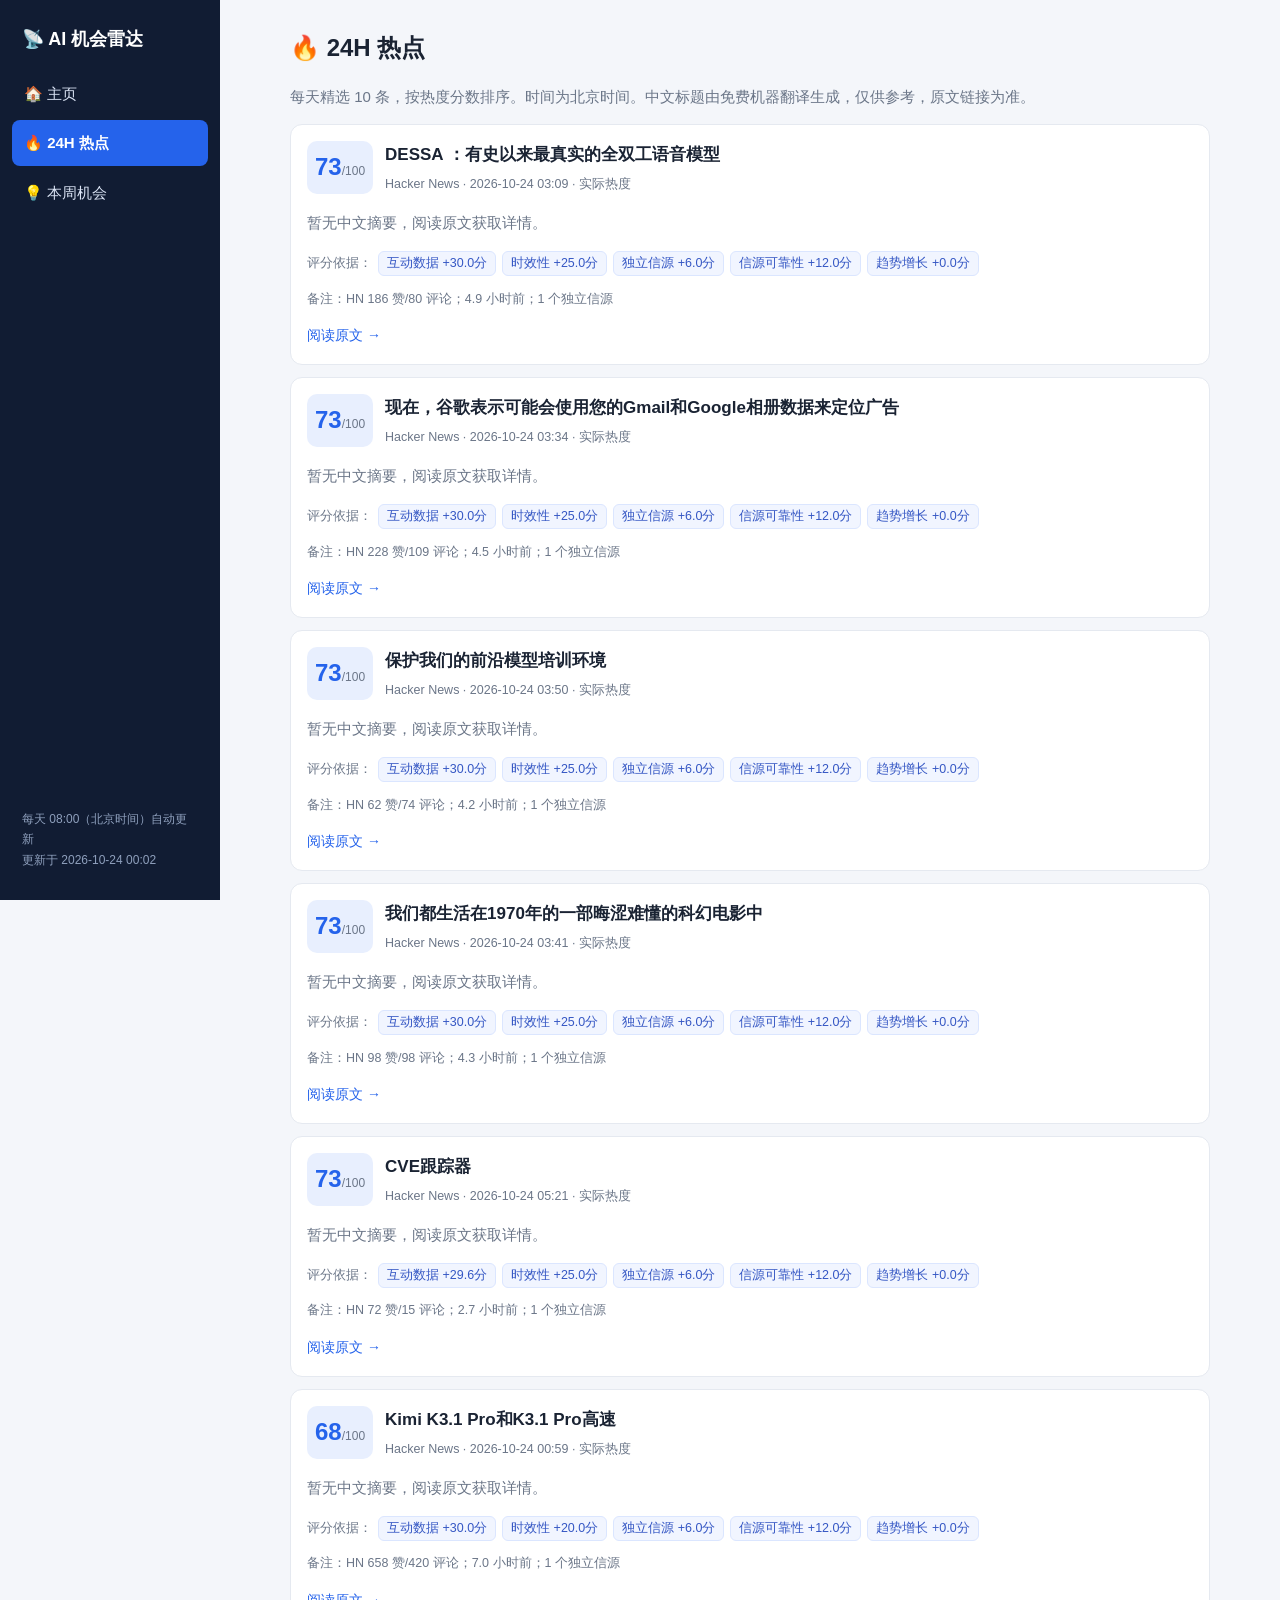
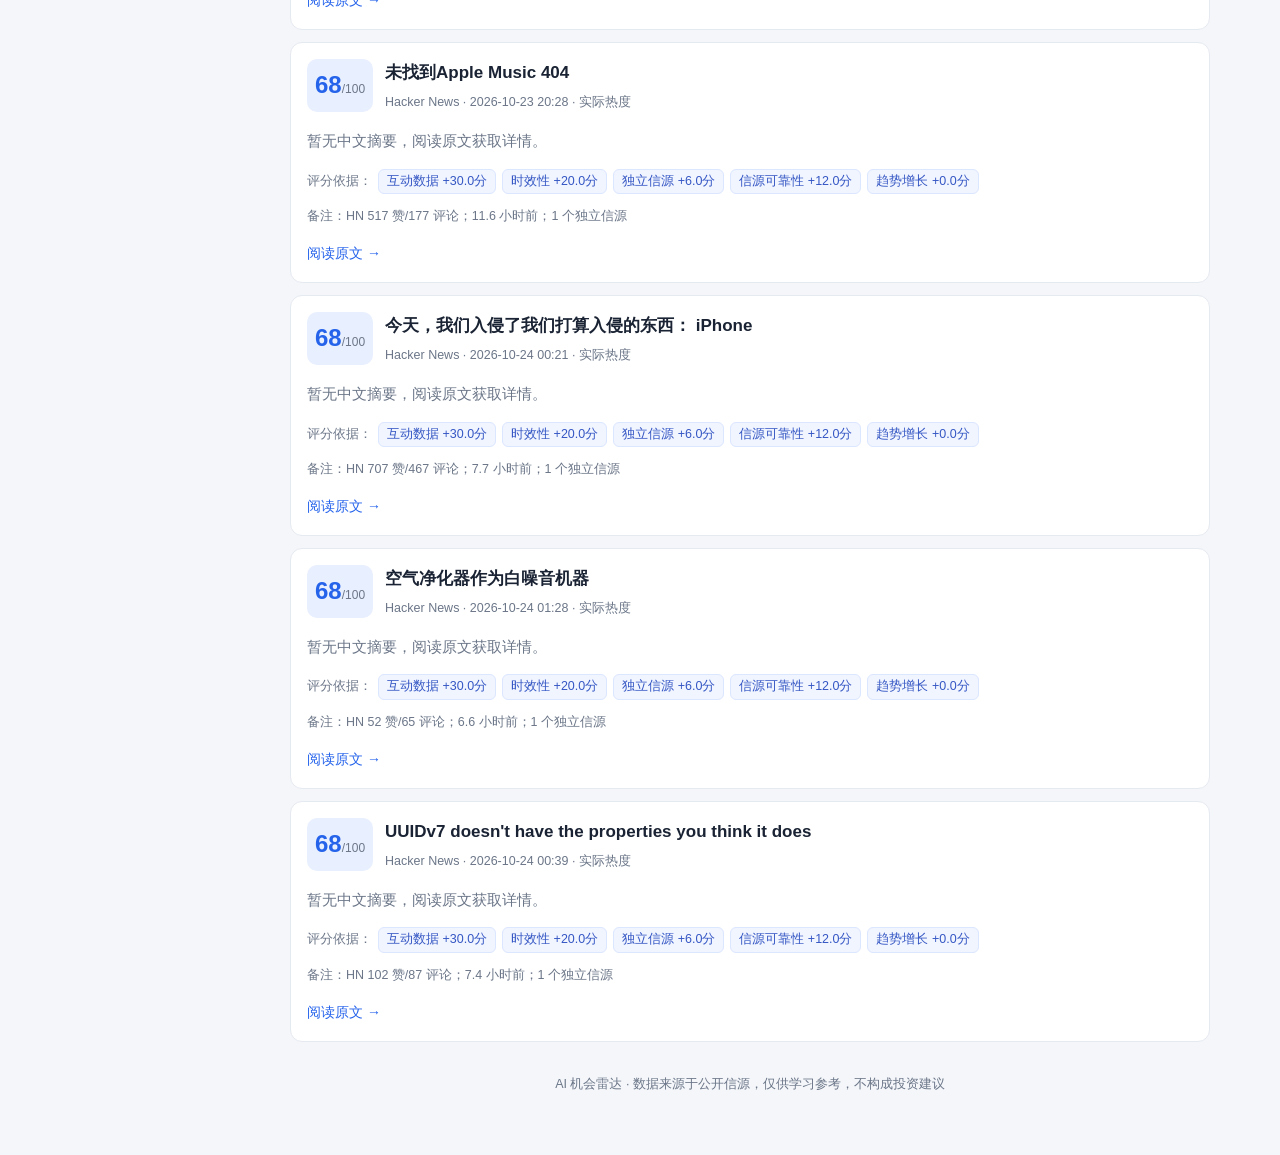
==== hot.html @ 7c263ba6 "每日更新 2026-10-24" ====
<!DOCTYPE html>
<html lang="zh-CN">
<head>
<meta charset="utf-8">
<meta name="viewport" content="width=device-width, initial-scale=1">
<title>24H 热点 - AI 机会雷达</title>
<link rel="stylesheet" href="static/style.css">
</head>
<body>
<div class="layout">
  <aside class="sidebar">
    <div class="brand">📡 AI 机会雷达</div>
    <nav class="nav">
      <a href="index.html" class="">🏠 主页</a>
      <a href="hot.html" class="active">🔥 24H 热点</a>
      <a href="opportunities.html" class="">💡 本周机会</a>
    </nav>
    <div class="side-foot">每天 08:00（北京时间）自动更新<br>更新于 2026-10-24 00:02</div>
  </aside>
  <main class="content">
    
<h1>🔥 24H 热点</h1>
<p class="muted">每天精选 10 条，按热度分数排序。时间为北京时间。中文标题由免费机器翻译生成，仅供参考，原文链接为准。</p>


  
  <article class="card item">
    <div class="item-top">
      <span class="score">73<small>/100</small></span>
      <div>
        <h3>DESSA ：有史以来最真实的全双工语音模型</h3>
        <div class="meta">Hacker News · 2026-10-24 03:09 · 实际热度</div>
      </div>
    </div>
    <p class="muted">暂无中文摘要，阅读原文获取详情。</p>
    <div class="reasons">
      <span class="muted small">评分依据：</span>
      <span class="tag">互动数据 +30.0分</span><span class="tag">时效性 +25.0分</span><span class="tag">独立信源 +6.0分</span><span class="tag">信源可靠性 +12.0分</span><span class="tag">趋势增长 +0.0分</span>
      
    </div>
    <p class="muted small">备注：HN 186 赞/80 评论；4.9 小时前；1 个独立信源</p>
    <a class="link" href="https://block.xyz/dessa" target="_blank" rel="noopener">阅读原文 →</a>
  </article>
  
  <article class="card item">
    <div class="item-top">
      <span class="score">73<small>/100</small></span>
      <div>
        <h3>现在，谷歌表示可能会使用您的Gmail和Google相册数据来定位广告</h3>
        <div class="meta">Hacker News · 2026-10-24 03:34 · 实际热度</div>
      </div>
    </div>
    <p class="muted">暂无中文摘要，阅读原文获取详情。</p>
    <div class="reasons">
      <span class="muted small">评分依据：</span>
      <span class="tag">互动数据 +30.0分</span><span class="tag">时效性 +25.0分</span><span class="tag">独立信源 +6.0分</span><span class="tag">信源可靠性 +12.0分</span><span class="tag">趋势增长 +0.0分</span>
      
    </div>
    <p class="muted small">备注：HN 228 赞/109 评论；4.5 小时前；1 个独立信源</p>
    <a class="link" href="https://www.theverge.com/tech/1017600/google-personal-intelligence-privacy-policy-ads-update" target="_blank" rel="noopener">阅读原文 →</a>
  </article>
  
  <article class="card item">
    <div class="item-top">
      <span class="score">73<small>/100</small></span>
      <div>
        <h3>保护我们的前沿模型培训环境</h3>
        <div class="meta">Hacker News · 2026-10-24 03:50 · 实际热度</div>
      </div>
    </div>
    <p class="muted">暂无中文摘要，阅读原文获取详情。</p>
    <div class="reasons">
      <span class="muted small">评分依据：</span>
      <span class="tag">互动数据 +30.0分</span><span class="tag">时效性 +25.0分</span><span class="tag">独立信源 +6.0分</span><span class="tag">信源可靠性 +12.0分</span><span class="tag">趋势增长 +0.0分</span>
      
    </div>
    <p class="muted small">备注：HN 62 赞/74 评论；4.2 小时前；1 个独立信源</p>
    <a class="link" href="https://openai.com/index/securing-our-frontier-model-training-environment/" target="_blank" rel="noopener">阅读原文 →</a>
  </article>
  
  <article class="card item">
    <div class="item-top">
      <span class="score">73<small>/100</small></span>
      <div>
        <h3>我们都生活在1970年的一部晦涩难懂的科幻电影中</h3>
        <div class="meta">Hacker News · 2026-10-24 03:41 · 实际热度</div>
      </div>
    </div>
    <p class="muted">暂无中文摘要，阅读原文获取详情。</p>
    <div class="reasons">
      <span class="muted small">评分依据：</span>
      <span class="tag">互动数据 +30.0分</span><span class="tag">时效性 +25.0分</span><span class="tag">独立信源 +6.0分</span><span class="tag">信源可靠性 +12.0分</span><span class="tag">趋势增长 +0.0分</span>
      
    </div>
    <p class="muted small">备注：HN 98 赞/98 评论；4.3 小时前；1 个独立信源</p>
    <a class="link" href="https://thanksforthatjim.bearblog.dev/we-are-all-living-inside-of-an-obscure-sci-fi-film-from-1970/" target="_blank" rel="noopener">阅读原文 →</a>
  </article>
  
  <article class="card item">
    <div class="item-top">
      <span class="score">73<small>/100</small></span>
      <div>
        <h3>CVE跟踪器</h3>
        <div class="meta">Hacker News · 2026-10-24 05:21 · 实际热度</div>
      </div>
    </div>
    <p class="muted">暂无中文摘要，阅读原文获取详情。</p>
    <div class="reasons">
      <span class="muted small">评分依据：</span>
      <span class="tag">互动数据 +29.6分</span><span class="tag">时效性 +25.0分</span><span class="tag">独立信源 +6.0分</span><span class="tag">信源可靠性 +12.0分</span><span class="tag">趋势增长 +0.0分</span>
      
    </div>
    <p class="muted small">备注：HN 72 赞/15 评论；2.7 小时前；1 个独立信源</p>
    <a class="link" href="https://cve.0xosprey.com/" target="_blank" rel="noopener">阅读原文 →</a>
  </article>
  
  <article class="card item">
    <div class="item-top">
      <span class="score">68<small>/100</small></span>
      <div>
        <h3>Kimi K3.1 Pro和K3.1 Pro高速</h3>
        <div class="meta">Hacker News · 2026-10-24 00:59 · 实际热度</div>
      </div>
    </div>
    <p class="muted">暂无中文摘要，阅读原文获取详情。</p>
    <div class="reasons">
      <span class="muted small">评分依据：</span>
      <span class="tag">互动数据 +30.0分</span><span class="tag">时效性 +20.0分</span><span class="tag">独立信源 +6.0分</span><span class="tag">信源可靠性 +12.0分</span><span class="tag">趋势增长 +0.0分</span>
      
    </div>
    <p class="muted small">备注：HN 658 赞/420 评论；7.0 小时前；1 个独立信源</p>
    <a class="link" href="https://www.kimi.ai/blog/kimi-k3-1-pro" target="_blank" rel="noopener">阅读原文 →</a>
  </article>
  
  <article class="card item">
    <div class="item-top">
      <span class="score">68<small>/100</small></span>
      <div>
        <h3>未找到Apple Music 404</h3>
        <div class="meta">Hacker News · 2026-10-23 20:28 · 实际热度</div>
      </div>
    </div>
    <p class="muted">暂无中文摘要，阅读原文获取详情。</p>
    <div class="reasons">
      <span class="muted small">评分依据：</span>
      <span class="tag">互动数据 +30.0分</span><span class="tag">时效性 +20.0分</span><span class="tag">独立信源 +6.0分</span><span class="tag">信源可靠性 +12.0分</span><span class="tag">趋势增长 +0.0分</span>
      
    </div>
    <p class="muted small">备注：HN 517 赞/177 评论；11.6 小时前；1 个独立信源</p>
    <a class="link" href="https://music.apple.com/this-url-doesnt-exist" target="_blank" rel="noopener">阅读原文 →</a>
  </article>
  
  <article class="card item">
    <div class="item-top">
      <span class="score">68<small>/100</small></span>
      <div>
        <h3>今天，我们入侵了我们打算入侵的东西： iPhone</h3>
        <div class="meta">Hacker News · 2026-10-24 00:21 · 实际热度</div>
      </div>
    </div>
    <p class="muted">暂无中文摘要，阅读原文获取详情。</p>
    <div class="reasons">
      <span class="muted small">评分依据：</span>
      <span class="tag">互动数据 +30.0分</span><span class="tag">时效性 +20.0分</span><span class="tag">独立信源 +6.0分</span><span class="tag">信源可靠性 +12.0分</span><span class="tag">趋势增长 +0.0分</span>
      
    </div>
    <p class="muted small">备注：HN 707 赞/467 评论；7.7 小时前；1 个独立信源</p>
    <a class="link" href="https://blog.calif.io/p/iphone" target="_blank" rel="noopener">阅读原文 →</a>
  </article>
  
  <article class="card item">
    <div class="item-top">
      <span class="score">68<small>/100</small></span>
      <div>
        <h3>空气净化器作为白噪音机器</h3>
        <div class="meta">Hacker News · 2026-10-24 01:28 · 实际热度</div>
      </div>
    </div>
    <p class="muted">暂无中文摘要，阅读原文获取详情。</p>
    <div class="reasons">
      <span class="muted small">评分依据：</span>
      <span class="tag">互动数据 +30.0分</span><span class="tag">时效性 +20.0分</span><span class="tag">独立信源 +6.0分</span><span class="tag">信源可靠性 +12.0分</span><span class="tag">趋势增长 +0.0分</span>
      
    </div>
    <p class="muted small">备注：HN 52 赞/65 评论；6.6 小时前；1 个独立信源</p>
    <a class="link" href="https://www.jefftk.com/p/air-purifiers-as-white-noise-machines" target="_blank" rel="noopener">阅读原文 →</a>
  </article>
  
  <article class="card item">
    <div class="item-top">
      <span class="score">68<small>/100</small></span>
      <div>
        <h3>UUIDv7 doesn&#39;t have the properties you think it does</h3>
        <div class="meta">Hacker News · 2026-10-24 00:39 · 实际热度</div>
      </div>
    </div>
    <p class="muted">暂无中文摘要，阅读原文获取详情。</p>
    <div class="reasons">
      <span class="muted small">评分依据：</span>
      <span class="tag">互动数据 +30.0分</span><span class="tag">时效性 +20.0分</span><span class="tag">独立信源 +6.0分</span><span class="tag">信源可靠性 +12.0分</span><span class="tag">趋势增长 +0.0分</span>
      
    </div>
    <p class="muted small">备注：HN 102 赞/87 评论；7.4 小时前；1 个独立信源</p>
    <a class="link" href="https://alexsci.com/blog/uuidv7-is-weird/" target="_blank" rel="noopener">阅读原文 →</a>
  </article>
  


    <footer class="footer">AI 机会雷达 · 数据来源于公开信源，仅供学习参考，不构成投资建议</footer>
  </main>
</div>
</body>
</html>
---- static/style.css ----
/* AI 机会雷达 - 简洁现代中文界面，手机优先响应式 */
:root {
  --bg: #f4f6fa;
  --card: #ffffff;
  --text: #1a2333;
  --muted: #6b7688;
  --accent: #2563eb;
  --accent-soft: #e8effe;
  --border: #e5e9f0;
  --radius: 12px;
  --ok: #16a34a;
  --warn: #d97706;
  --bad: #dc2626;
}
* { box-sizing: border-box; }
body {
  margin: 0; background: var(--bg); color: var(--text);
  font-family: -apple-system, "PingFang SC", "Hiragino Sans GB", "Microsoft YaHei", "Noto Sans SC", sans-serif;
  line-height: 1.7; font-size: 15px;
}
.layout { display: flex; min-height: 100vh; }

/* 左侧菜单 */
.sidebar {
  width: 220px; flex-shrink: 0; background: #111c33; color: #dbe4f5;
  padding: 20px 12px; position: sticky; top: 0; height: 100vh;
  display: flex; flex-direction: column;
}
.brand { font-size: 18px; font-weight: 700; padding: 4px 10px 16px; color: #fff; }
.nav { display: flex; flex-direction: column; gap: 4px; }
.nav a {
  color: #dbe4f5; text-decoration: none; padding: 10px 12px; border-radius: 8px;
}
.nav a:hover { background: rgba(255,255,255,.08); }
.nav a.active { background: var(--accent); color: #fff; font-weight: 600; }
.side-foot { margin-top: auto; font-size: 12px; color: #8fa0bd; padding: 10px; }

/* 内容区 */
.content { flex: 1; max-width: 960px; margin: 0 auto; padding: 24px 20px 60px; width: 100%; }
h1 { font-size: 24px; margin: 4px 0 8px; }
h2 { font-size: 17px; margin: 0 0 8px; }
.muted { color: var(--muted); }
.small { font-size: 12.5px; }
.link { color: var(--accent); text-decoration: none; font-size: 14px; }
.link:hover { text-decoration: underline; }

.cards { display: grid; grid-template-columns: repeat(4, 1fr); gap: 12px; margin: 16px 0; }
.card {
  background: var(--card); border: 1px solid var(--border);
  border-radius: var(--radius); padding: 16px; margin: 12px 0;
}
.stat-label { font-size: 13px; color: var(--muted); }
.stat-value { font-size: 22px; font-weight: 700; margin: 6px 0; }
.card-head { display: flex; justify-content: space-between; align-items: center; gap: 8px; }
.btn {
  background: var(--accent); color: #fff; border: none; border-radius: 8px;
  padding: 8px 16px; font-size: 14px; cursor: pointer;
}
.btn:hover { background: #1d4ed8; }

.table { width: 100%; border-collapse: collapse; font-size: 14px; }
.table th, .table td { text-align: left; padding: 8px 6px; border-bottom: 1px solid var(--border); }
.table th { color: var(--muted); font-weight: 600; font-size: 13px; }

.badge {
  display: inline-block; padding: 2px 10px; border-radius: 999px;
  font-size: 12.5px; background: #eef1f6; color: var(--muted);
}
.badge-ok, .badge-success { background: #dcfce7; color: var(--ok); }
.badge-degraded, .badge-partial { background: #fef3c7; color: var(--warn); }
.badge-failed { background: #fee2e2; color: var(--bad); }

.filters { display: flex; gap: 12px; flex-wrap: wrap; margin: 12px 0; }
.filters label { font-size: 14px; color: var(--muted); display: flex; align-items: center; gap: 6px; }
.filters select {
  font-size: 14px; padding: 6px 10px; border-radius: 8px; border: 1px solid var(--border); background: #fff;
}

.item-top { display: flex; gap: 12px; align-items: flex-start; }
.score {
  flex-shrink: 0; min-width: 64px; text-align: center; font-size: 24px; font-weight: 800;
  color: var(--accent); background: var(--accent-soft); border-radius: 10px; padding: 6px 8px;
}
.score small { font-size: 12px; font-weight: 400; color: var(--muted); }
.item h3 { margin: 0 0 4px; font-size: 17px; }
.meta { font-size: 12.5px; color: var(--muted); }
.reasons { margin: 8px 0; display: flex; flex-wrap: wrap; gap: 6px; align-items: center; }
.tag { background: #f1f5ff; border: 1px solid #dbe6ff; color: #3557c4; border-radius: 6px; padding: 1px 8px; font-size: 12.5px; }

.kv { display: grid; grid-template-columns: 110px 1fr; gap: 6px 10px; font-size: 14px; margin: 10px 0; }
.kv dt { color: var(--muted); }
.kv dd { margin: 0; }

.empty { text-align: center; padding: 36px 16px; }
.notice {
  background: #fffbeb; border: 1px solid #fde68a; color: #92400e;
  border-radius: 10px; padding: 10px 14px; font-size: 13.5px;
}
.err { background: #fef2f2; border: 1px solid #fecaca; border-radius: 8px; padding: 10px; font-size: 12.5px; overflow-x: auto; }
.footer { margin-top: 32px; font-size: 12.5px; color: var(--muted); text-align: center; }

.toast {
  position: fixed; left: 50%; bottom: 28px; transform: translateX(-50%) translateY(20px);
  background: #111c33; color: #fff; padding: 10px 18px; border-radius: 10px;
  opacity: 0; pointer-events: none; transition: all .25s; font-size: 14px; max-width: 90vw;
}
.toast.show { opacity: 1; transform: translateX(-50%) translateY(0); }

/* 手机适配：左侧菜单变顶部横栏 */
@media (max-width: 720px) {
  .layout { flex-direction: column; }
  .sidebar { width: 100%; height: auto; position: static; padding: 10px 12px; }
  .brand { padding: 2px 6px 8px; font-size: 16px; }
  .nav { flex-direction: row; overflow-x: auto; }
  .nav a { white-space: nowrap; padding: 8px 10px; font-size: 14px; }
  .side-foot { display: none; }
  .content { padding: 16px 12px 60px; }
  .cards { grid-template-columns: repeat(2, 1fr); }
  .kv { grid-template-columns: 88px 1fr; }
}
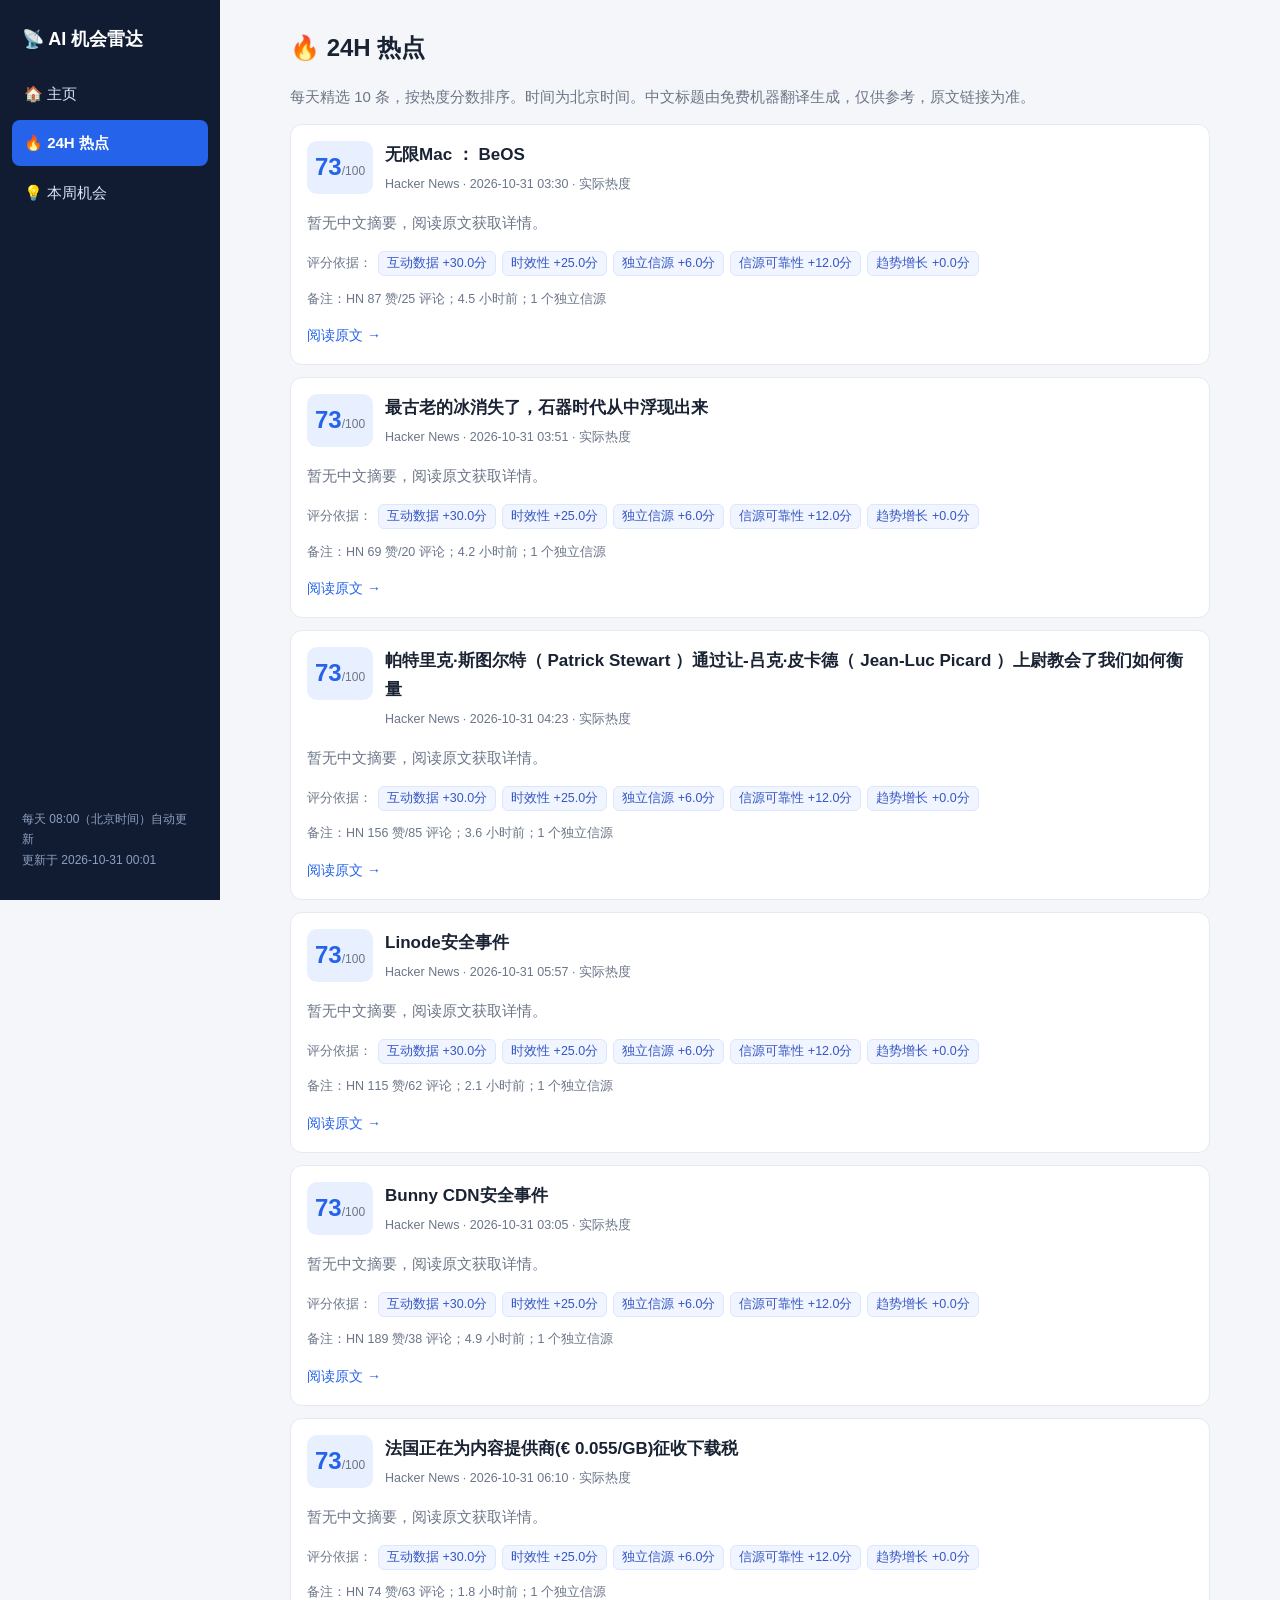
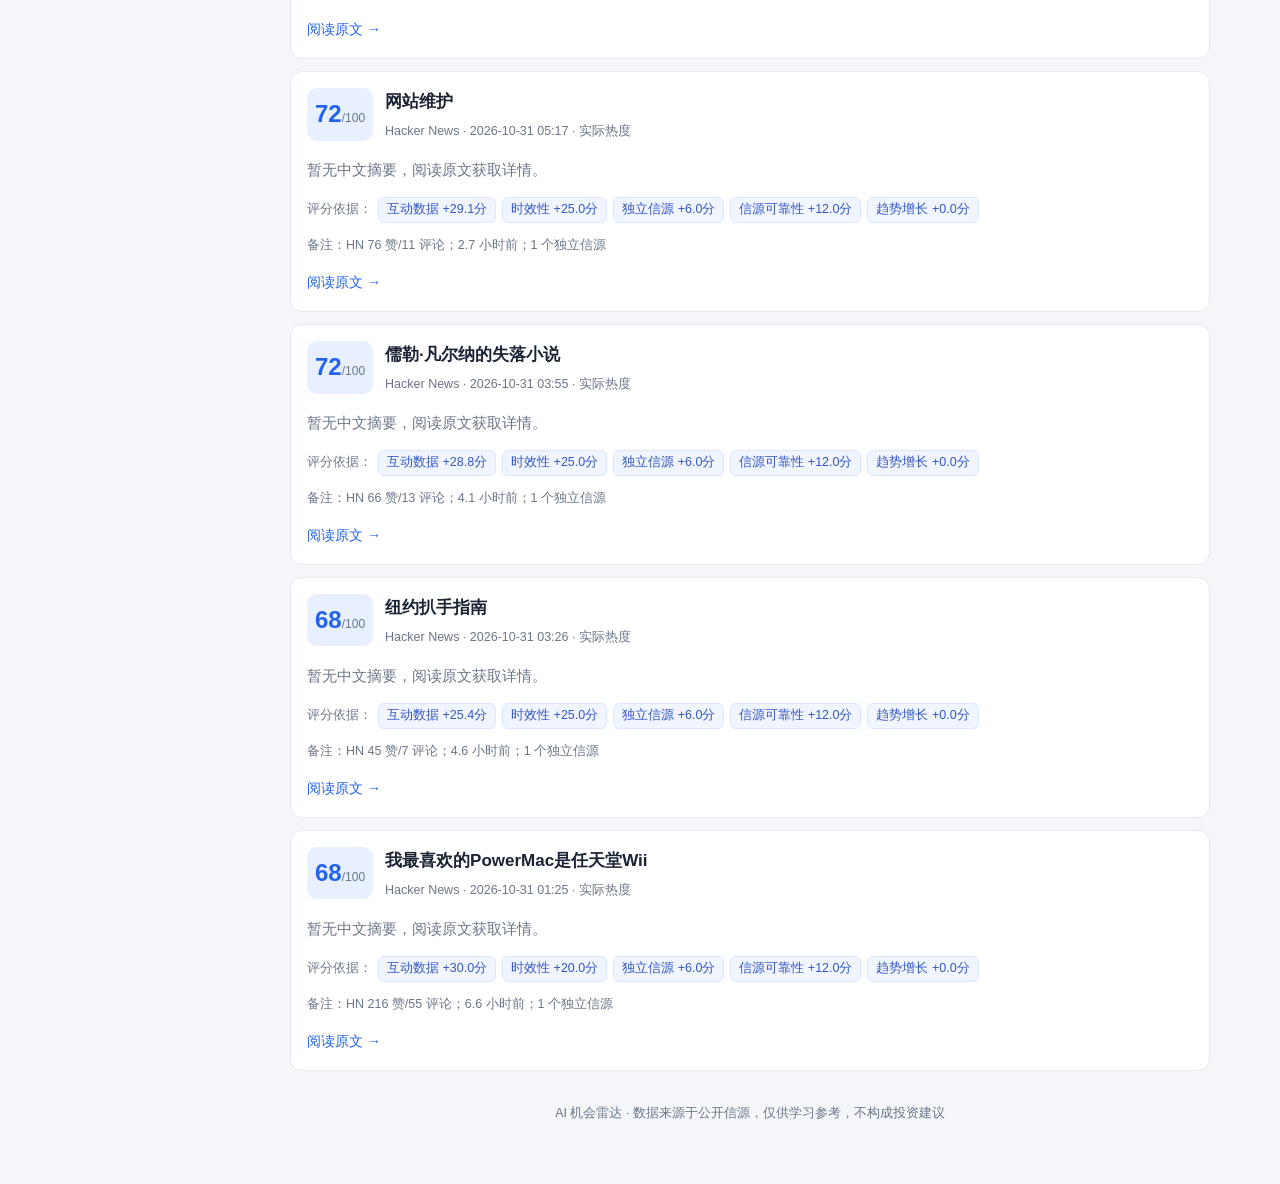
==== commit c9b264db: "每日更新 2026-10-31" ====
--- a/hot.html
+++ b/hot.html
@@ -15,7 +15,7 @@
       <a href="hot.html" class="active">🔥 24H 热点</a>
       <a href="opportunities.html" class="">💡 本周机会</a>
     </nav>
-    <div class="side-foot">每天 08:00（北京时间）自动更新<br>更新于 2026-10-24 00:02</div>
+    <div class="side-foot">每天 08:00（北京时间）自动更新<br>更新于 2026-10-31 00:01</div>
   </aside>
   <main class="content">
     
@@ -28,98 +28,170 @@
     <div class="item-top">
       <span class="score">73<small>/100</small></span>
       <div>
-        <h3>DESSA ：有史以来最真实的全双工语音模型</h3>
-        <div class="meta">Hacker News · 2026-10-24 03:09 · 实际热度</div>
-      </div>
-    </div>
-    <p class="muted">暂无中文摘要，阅读原文获取详情。</p>
-    <div class="reasons">
-      <span class="muted small">评分依据：</span>
-      <span class="tag">互动数据 +30.0分</span><span class="tag">时效性 +25.0分</span><span class="tag">独立信源 +6.0分</span><span class="tag">信源可靠性 +12.0分</span><span class="tag">趋势增长 +0.0分</span>
-      
-    </div>
-    <p class="muted small">备注：HN 186 赞/80 评论；4.9 小时前；1 个独立信源</p>
-    <a class="link" href="https://block.xyz/dessa" target="_blank" rel="noopener">阅读原文 →</a>
-  </article>
-  
-  <article class="card item">
-    <div class="item-top">
-      <span class="score">73<small>/100</small></span>
-      <div>
-        <h3>现在，谷歌表示可能会使用您的Gmail和Google相册数据来定位广告</h3>
-        <div class="meta">Hacker News · 2026-10-24 03:34 · 实际热度</div>
-      </div>
-    </div>
-    <p class="muted">暂无中文摘要，阅读原文获取详情。</p>
-    <div class="reasons">
-      <span class="muted small">评分依据：</span>
-      <span class="tag">互动数据 +30.0分</span><span class="tag">时效性 +25.0分</span><span class="tag">独立信源 +6.0分</span><span class="tag">信源可靠性 +12.0分</span><span class="tag">趋势增长 +0.0分</span>
-      
-    </div>
-    <p class="muted small">备注：HN 228 赞/109 评论；4.5 小时前；1 个独立信源</p>
-    <a class="link" href="https://www.theverge.com/tech/1017600/google-personal-intelligence-privacy-policy-ads-update" target="_blank" rel="noopener">阅读原文 →</a>
-  </article>
-  
-  <article class="card item">
-    <div class="item-top">
-      <span class="score">73<small>/100</small></span>
-      <div>
-        <h3>保护我们的前沿模型培训环境</h3>
-        <div class="meta">Hacker News · 2026-10-24 03:50 · 实际热度</div>
-      </div>
-    </div>
-    <p class="muted">暂无中文摘要，阅读原文获取详情。</p>
-    <div class="reasons">
-      <span class="muted small">评分依据：</span>
-      <span class="tag">互动数据 +30.0分</span><span class="tag">时效性 +25.0分</span><span class="tag">独立信源 +6.0分</span><span class="tag">信源可靠性 +12.0分</span><span class="tag">趋势增长 +0.0分</span>
-      
-    </div>
-    <p class="muted small">备注：HN 62 赞/74 评论；4.2 小时前；1 个独立信源</p>
-    <a class="link" href="https://openai.com/index/securing-our-frontier-model-training-environment/" target="_blank" rel="noopener">阅读原文 →</a>
-  </article>
-  
-  <article class="card item">
-    <div class="item-top">
-      <span class="score">73<small>/100</small></span>
-      <div>
-        <h3>我们都生活在1970年的一部晦涩难懂的科幻电影中</h3>
-        <div class="meta">Hacker News · 2026-10-24 03:41 · 实际热度</div>
-      </div>
-    </div>
-    <p class="muted">暂无中文摘要，阅读原文获取详情。</p>
-    <div class="reasons">
-      <span class="muted small">评分依据：</span>
-      <span class="tag">互动数据 +30.0分</span><span class="tag">时效性 +25.0分</span><span class="tag">独立信源 +6.0分</span><span class="tag">信源可靠性 +12.0分</span><span class="tag">趋势增长 +0.0分</span>
-      
-    </div>
-    <p class="muted small">备注：HN 98 赞/98 评论；4.3 小时前；1 个独立信源</p>
-    <a class="link" href="https://thanksforthatjim.bearblog.dev/we-are-all-living-inside-of-an-obscure-sci-fi-film-from-1970/" target="_blank" rel="noopener">阅读原文 →</a>
-  </article>
-  
-  <article class="card item">
-    <div class="item-top">
-      <span class="score">73<small>/100</small></span>
-      <div>
-        <h3>CVE跟踪器</h3>
-        <div class="meta">Hacker News · 2026-10-24 05:21 · 实际热度</div>
-      </div>
-    </div>
-    <p class="muted">暂无中文摘要，阅读原文获取详情。</p>
-    <div class="reasons">
-      <span class="muted small">评分依据：</span>
-      <span class="tag">互动数据 +29.6分</span><span class="tag">时效性 +25.0分</span><span class="tag">独立信源 +6.0分</span><span class="tag">信源可靠性 +12.0分</span><span class="tag">趋势增长 +0.0分</span>
-      
-    </div>
-    <p class="muted small">备注：HN 72 赞/15 评论；2.7 小时前；1 个独立信源</p>
-    <a class="link" href="https://cve.0xosprey.com/" target="_blank" rel="noopener">阅读原文 →</a>
+        <h3>无限Mac ： BeOS</h3>
+        <div class="meta">Hacker News · 2026-10-31 03:30 · 实际热度</div>
+      </div>
+    </div>
+    <p class="muted">暂无中文摘要，阅读原文获取详情。</p>
+    <div class="reasons">
+      <span class="muted small">评分依据：</span>
+      <span class="tag">互动数据 +30.0分</span><span class="tag">时效性 +25.0分</span><span class="tag">独立信源 +6.0分</span><span class="tag">信源可靠性 +12.0分</span><span class="tag">趋势增长 +0.0分</span>
+      
+    </div>
+    <p class="muted small">备注：HN 87 赞/25 评论；4.5 小时前；1 个独立信源</p>
+    <a class="link" href="https://blog.persistent.info/2026/10/infinite-mac-beos.html" target="_blank" rel="noopener">阅读原文 →</a>
+  </article>
+  
+  <article class="card item">
+    <div class="item-top">
+      <span class="score">73<small>/100</small></span>
+      <div>
+        <h3>最古老的冰消失了，石器时代从中浮现出来</h3>
+        <div class="meta">Hacker News · 2026-10-31 03:51 · 实际热度</div>
+      </div>
+    </div>
+    <p class="muted">暂无中文摘要，阅读原文获取详情。</p>
+    <div class="reasons">
+      <span class="muted small">评分依据：</span>
+      <span class="tag">互动数据 +30.0分</span><span class="tag">时效性 +25.0分</span><span class="tag">独立信源 +6.0分</span><span class="tag">信源可靠性 +12.0分</span><span class="tag">趋势增长 +0.0分</span>
+      
+    </div>
+    <p class="muted small">备注：HN 69 赞/20 评论；4.2 小时前；1 个独立信源</p>
+    <a class="link" href="https://www.sciencenorway.no/archaeology-climate-culture/the-oldest-ice-is-disappearing-the-stone-age-is-emerging-from-the-melting-ice/2713921" target="_blank" rel="noopener">阅读原文 →</a>
+  </article>
+  
+  <article class="card item">
+    <div class="item-top">
+      <span class="score">73<small>/100</small></span>
+      <div>
+        <h3>帕特里克·斯图尔特（ Patrick Stewart ）通过让-吕克·皮卡德（ Jean-Luc Picard ）上尉教会了我们如何衡量</h3>
+        <div class="meta">Hacker News · 2026-10-31 04:23 · 实际热度</div>
+      </div>
+    </div>
+    <p class="muted">暂无中文摘要，阅读原文获取详情。</p>
+    <div class="reasons">
+      <span class="muted small">评分依据：</span>
+      <span class="tag">互动数据 +30.0分</span><span class="tag">时效性 +25.0分</span><span class="tag">独立信源 +6.0分</span><span class="tag">信源可靠性 +12.0分</span><span class="tag">趋势增长 +0.0分</span>
+      
+    </div>
+    <p class="muted small">备注：HN 156 赞/85 评论；3.6 小时前；1 个独立信源</p>
+    <a class="link" href="https://www.bostonglobe.com/2026/10/29/metro/patrick-stewart-picard-star-trek-the-next-generation/" target="_blank" rel="noopener">阅读原文 →</a>
+  </article>
+  
+  <article class="card item">
+    <div class="item-top">
+      <span class="score">73<small>/100</small></span>
+      <div>
+        <h3>Linode安全事件</h3>
+        <div class="meta">Hacker News · 2026-10-31 05:57 · 实际热度</div>
+      </div>
+    </div>
+    <p class="muted">暂无中文摘要，阅读原文获取详情。</p>
+    <div class="reasons">
+      <span class="muted small">评分依据：</span>
+      <span class="tag">互动数据 +30.0分</span><span class="tag">时效性 +25.0分</span><span class="tag">独立信源 +6.0分</span><span class="tag">信源可靠性 +12.0分</span><span class="tag">趋势增长 +0.0分</span>
+      
+    </div>
+    <p class="muted small">备注：HN 115 赞/62 评论；2.1 小时前；1 个独立信源</p>
+    <a class="link" href="https://status.linode.com/incidents/nt58zhx3pmgm" target="_blank" rel="noopener">阅读原文 →</a>
+  </article>
+  
+  <article class="card item">
+    <div class="item-top">
+      <span class="score">73<small>/100</small></span>
+      <div>
+        <h3>Bunny CDN安全事件</h3>
+        <div class="meta">Hacker News · 2026-10-31 03:05 · 实际热度</div>
+      </div>
+    </div>
+    <p class="muted">暂无中文摘要，阅读原文获取详情。</p>
+    <div class="reasons">
+      <span class="muted small">评分依据：</span>
+      <span class="tag">互动数据 +30.0分</span><span class="tag">时效性 +25.0分</span><span class="tag">独立信源 +6.0分</span><span class="tag">信源可靠性 +12.0分</span><span class="tag">趋势增长 +0.0分</span>
+      
+    </div>
+    <p class="muted small">备注：HN 189 赞/38 评论；4.9 小时前；1 个独立信源</p>
+    <a class="link" href="https://status.bunny.net/incidents/p6gf1by9kr7m" target="_blank" rel="noopener">阅读原文 →</a>
+  </article>
+  
+  <article class="card item">
+    <div class="item-top">
+      <span class="score">73<small>/100</small></span>
+      <div>
+        <h3>法国正在为内容提供商(€ 0.055/GB)征收下载税</h3>
+        <div class="meta">Hacker News · 2026-10-31 06:10 · 实际热度</div>
+      </div>
+    </div>
+    <p class="muted">暂无中文摘要，阅读原文获取详情。</p>
+    <div class="reasons">
+      <span class="muted small">评分依据：</span>
+      <span class="tag">互动数据 +30.0分</span><span class="tag">时效性 +25.0分</span><span class="tag">独立信源 +6.0分</span><span class="tag">信源可靠性 +12.0分</span><span class="tag">趋势增长 +0.0分</span>
+      
+    </div>
+    <p class="muted small">备注：HN 74 赞/63 评论；1.8 小时前；1 个独立信源</p>
+    <a class="link" href="https://www.resetera.com/threads/france-is-getting-download-tax-for-content-providers-%E2%82%AC0-055-gb-for-data-delivered-to-french-users.1675109/" target="_blank" rel="noopener">阅读原文 →</a>
+  </article>
+  
+  <article class="card item">
+    <div class="item-top">
+      <span class="score">72<small>/100</small></span>
+      <div>
+        <h3>网站维护</h3>
+        <div class="meta">Hacker News · 2026-10-31 05:17 · 实际热度</div>
+      </div>
+    </div>
+    <p class="muted">暂无中文摘要，阅读原文获取详情。</p>
+    <div class="reasons">
+      <span class="muted small">评分依据：</span>
+      <span class="tag">互动数据 +29.1分</span><span class="tag">时效性 +25.0分</span><span class="tag">独立信源 +6.0分</span><span class="tag">信源可靠性 +12.0分</span><span class="tag">趋势增长 +0.0分</span>
+      
+    </div>
+    <p class="muted small">备注：HN 76 赞/11 评论；2.7 小时前；1 个独立信源</p>
+    <a class="link" href="https://www.otwstatus.org" target="_blank" rel="noopener">阅读原文 →</a>
+  </article>
+  
+  <article class="card item">
+    <div class="item-top">
+      <span class="score">72<small>/100</small></span>
+      <div>
+        <h3>儒勒·凡尔纳的失落小说</h3>
+        <div class="meta">Hacker News · 2026-10-31 03:55 · 实际热度</div>
+      </div>
+    </div>
+    <p class="muted">暂无中文摘要，阅读原文获取详情。</p>
+    <div class="reasons">
+      <span class="muted small">评分依据：</span>
+      <span class="tag">互动数据 +28.8分</span><span class="tag">时效性 +25.0分</span><span class="tag">独立信源 +6.0分</span><span class="tag">信源可靠性 +12.0分</span><span class="tag">趋势增长 +0.0分</span>
+      
+    </div>
+    <p class="muted small">备注：HN 66 赞/13 评论；4.1 小时前；1 个独立信源</p>
+    <a class="link" href="https://blue-continuum.com/verne-paris" target="_blank" rel="noopener">阅读原文 →</a>
   </article>
   
   <article class="card item">
     <div class="item-top">
       <span class="score">68<small>/100</small></span>
       <div>
-        <h3>Kimi K3.1 Pro和K3.1 Pro高速</h3>
-        <div class="meta">Hacker News · 2026-10-24 00:59 · 实际热度</div>
+        <h3>纽约扒手指南</h3>
+        <div class="meta">Hacker News · 2026-10-31 03:26 · 实际热度</div>
+      </div>
+    </div>
+    <p class="muted">暂无中文摘要，阅读原文获取详情。</p>
+    <div class="reasons">
+      <span class="muted small">评分依据：</span>
+      <span class="tag">互动数据 +25.4分</span><span class="tag">时效性 +25.0分</span><span class="tag">独立信源 +6.0分</span><span class="tag">信源可靠性 +12.0分</span><span class="tag">趋势增长 +0.0分</span>
+      
+    </div>
+    <p class="muted small">备注：HN 45 赞/7 评论；4.6 小时前；1 个独立信源</p>
+    <a class="link" href="https://www.newyorker.com/magazine/2026/11/02/a-pickpockets-guide-to-new-york" target="_blank" rel="noopener">阅读原文 →</a>
+  </article>
+  
+  <article class="card item">
+    <div class="item-top">
+      <span class="score">68<small>/100</small></span>
+      <div>
+        <h3>我最喜欢的PowerMac是任天堂Wii</h3>
+        <div class="meta">Hacker News · 2026-10-31 01:25 · 实际热度</div>
       </div>
     </div>
     <p class="muted">暂无中文摘要，阅读原文获取详情。</p>
@@ -128,80 +200,8 @@
       <span class="tag">互动数据 +30.0分</span><span class="tag">时效性 +20.0分</span><span class="tag">独立信源 +6.0分</span><span class="tag">信源可靠性 +12.0分</span><span class="tag">趋势增长 +0.0分</span>
       
     </div>
-    <p class="muted small">备注：HN 658 赞/420 评论；7.0 小时前；1 个独立信源</p>
-    <a class="link" href="https://www.kimi.ai/blog/kimi-k3-1-pro" target="_blank" rel="noopener">阅读原文 →</a>
-  </article>
-  
-  <article class="card item">
-    <div class="item-top">
-      <span class="score">68<small>/100</small></span>
-      <div>
-        <h3>未找到Apple Music 404</h3>
-        <div class="meta">Hacker News · 2026-10-23 20:28 · 实际热度</div>
-      </div>
-    </div>
-    <p class="muted">暂无中文摘要，阅读原文获取详情。</p>
-    <div class="reasons">
-      <span class="muted small">评分依据：</span>
-      <span class="tag">互动数据 +30.0分</span><span class="tag">时效性 +20.0分</span><span class="tag">独立信源 +6.0分</span><span class="tag">信源可靠性 +12.0分</span><span class="tag">趋势增长 +0.0分</span>
-      
-    </div>
-    <p class="muted small">备注：HN 517 赞/177 评论；11.6 小时前；1 个独立信源</p>
-    <a class="link" href="https://music.apple.com/this-url-doesnt-exist" target="_blank" rel="noopener">阅读原文 →</a>
-  </article>
-  
-  <article class="card item">
-    <div class="item-top">
-      <span class="score">68<small>/100</small></span>
-      <div>
-        <h3>今天，我们入侵了我们打算入侵的东西： iPhone</h3>
-        <div class="meta">Hacker News · 2026-10-24 00:21 · 实际热度</div>
-      </div>
-    </div>
-    <p class="muted">暂无中文摘要，阅读原文获取详情。</p>
-    <div class="reasons">
-      <span class="muted small">评分依据：</span>
-      <span class="tag">互动数据 +30.0分</span><span class="tag">时效性 +20.0分</span><span class="tag">独立信源 +6.0分</span><span class="tag">信源可靠性 +12.0分</span><span class="tag">趋势增长 +0.0分</span>
-      
-    </div>
-    <p class="muted small">备注：HN 707 赞/467 评论；7.7 小时前；1 个独立信源</p>
-    <a class="link" href="https://blog.calif.io/p/iphone" target="_blank" rel="noopener">阅读原文 →</a>
-  </article>
-  
-  <article class="card item">
-    <div class="item-top">
-      <span class="score">68<small>/100</small></span>
-      <div>
-        <h3>空气净化器作为白噪音机器</h3>
-        <div class="meta">Hacker News · 2026-10-24 01:28 · 实际热度</div>
-      </div>
-    </div>
-    <p class="muted">暂无中文摘要，阅读原文获取详情。</p>
-    <div class="reasons">
-      <span class="muted small">评分依据：</span>
-      <span class="tag">互动数据 +30.0分</span><span class="tag">时效性 +20.0分</span><span class="tag">独立信源 +6.0分</span><span class="tag">信源可靠性 +12.0分</span><span class="tag">趋势增长 +0.0分</span>
-      
-    </div>
-    <p class="muted small">备注：HN 52 赞/65 评论；6.6 小时前；1 个独立信源</p>
-    <a class="link" href="https://www.jefftk.com/p/air-purifiers-as-white-noise-machines" target="_blank" rel="noopener">阅读原文 →</a>
-  </article>
-  
-  <article class="card item">
-    <div class="item-top">
-      <span class="score">68<small>/100</small></span>
-      <div>
-        <h3>UUIDv7 doesn&#39;t have the properties you think it does</h3>
-        <div class="meta">Hacker News · 2026-10-24 00:39 · 实际热度</div>
-      </div>
-    </div>
-    <p class="muted">暂无中文摘要，阅读原文获取详情。</p>
-    <div class="reasons">
-      <span class="muted small">评分依据：</span>
-      <span class="tag">互动数据 +30.0分</span><span class="tag">时效性 +20.0分</span><span class="tag">独立信源 +6.0分</span><span class="tag">信源可靠性 +12.0分</span><span class="tag">趋势增长 +0.0分</span>
-      
-    </div>
-    <p class="muted small">备注：HN 102 赞/87 评论；7.4 小时前；1 个独立信源</p>
-    <a class="link" href="https://alexsci.com/blog/uuidv7-is-weird/" target="_blank" rel="noopener">阅读原文 →</a>
+    <p class="muted small">备注：HN 216 赞/55 评论；6.6 小时前；1 个独立信源</p>
+    <a class="link" href="https://virtuallyfun.com/2026/10/29/my-favourite-powermac-is-a-nintendo-wii/" target="_blank" rel="noopener">阅读原文 →</a>
   </article>
   
 
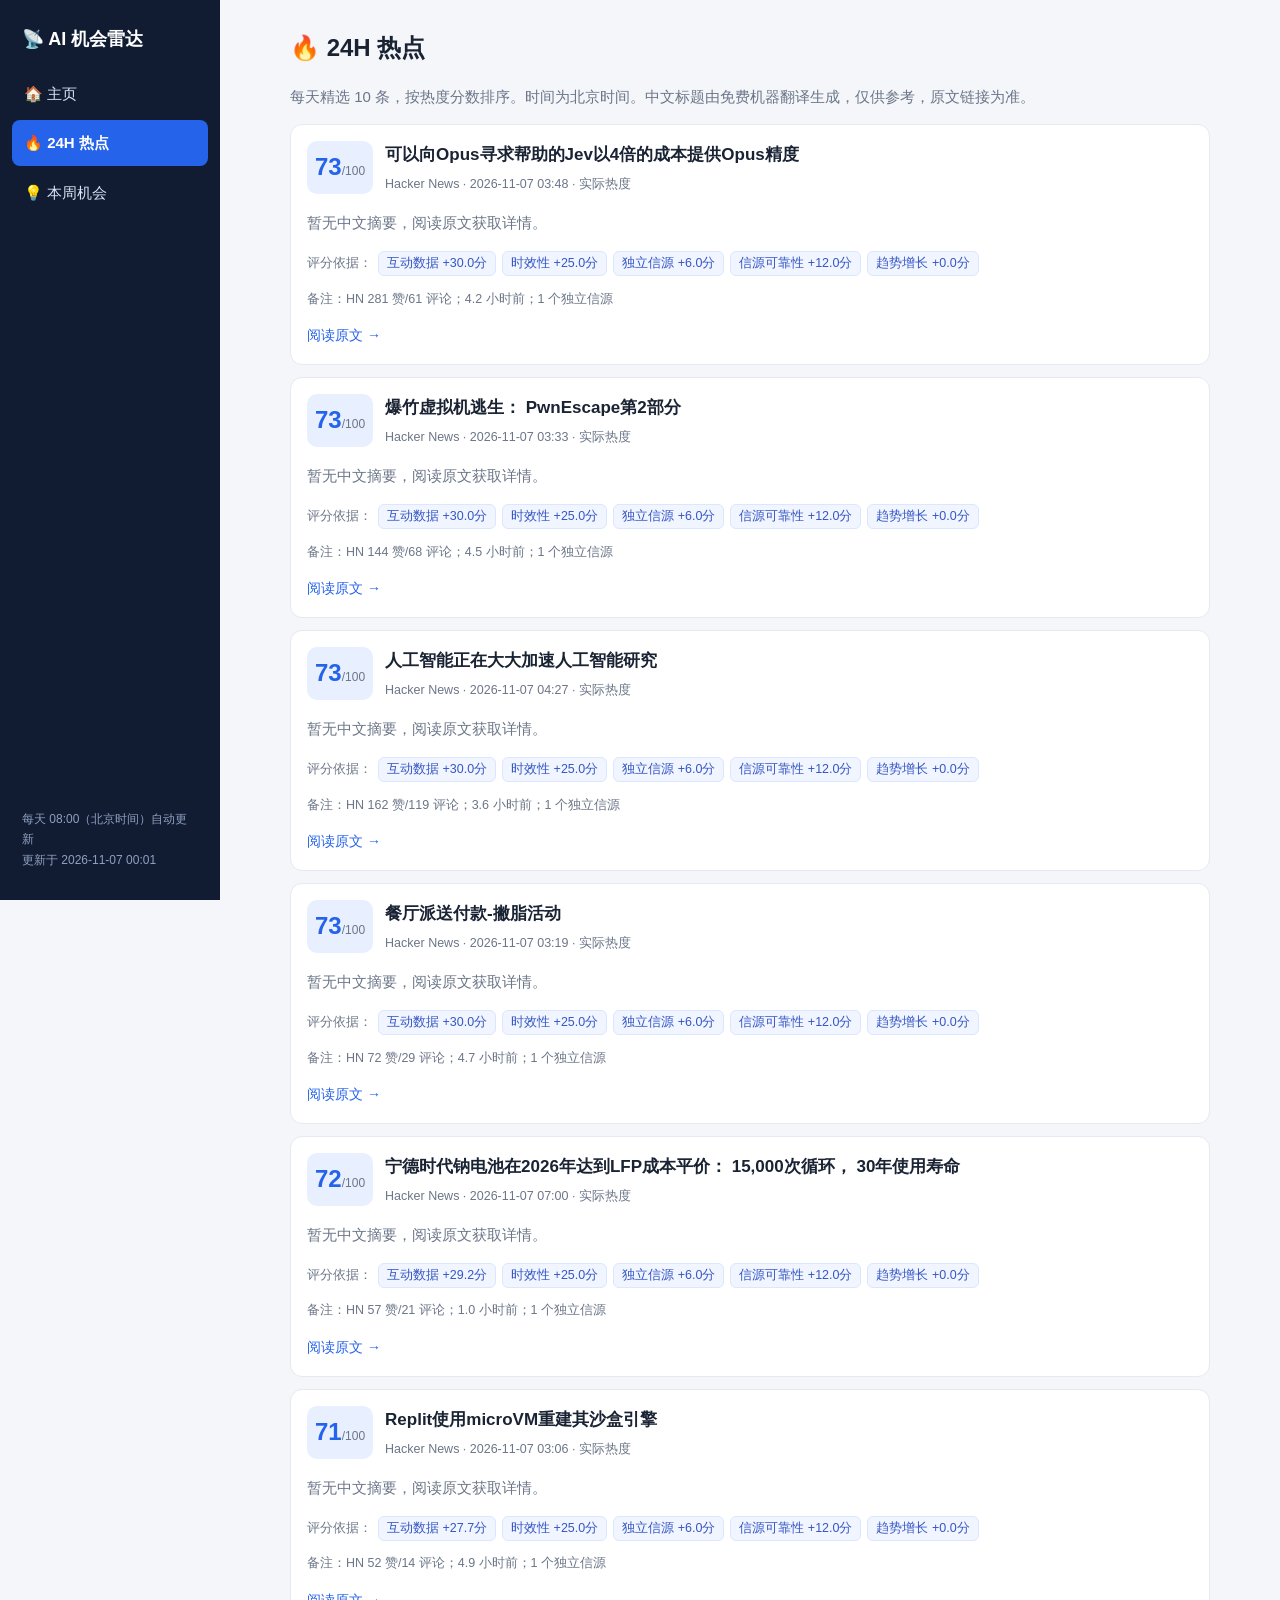
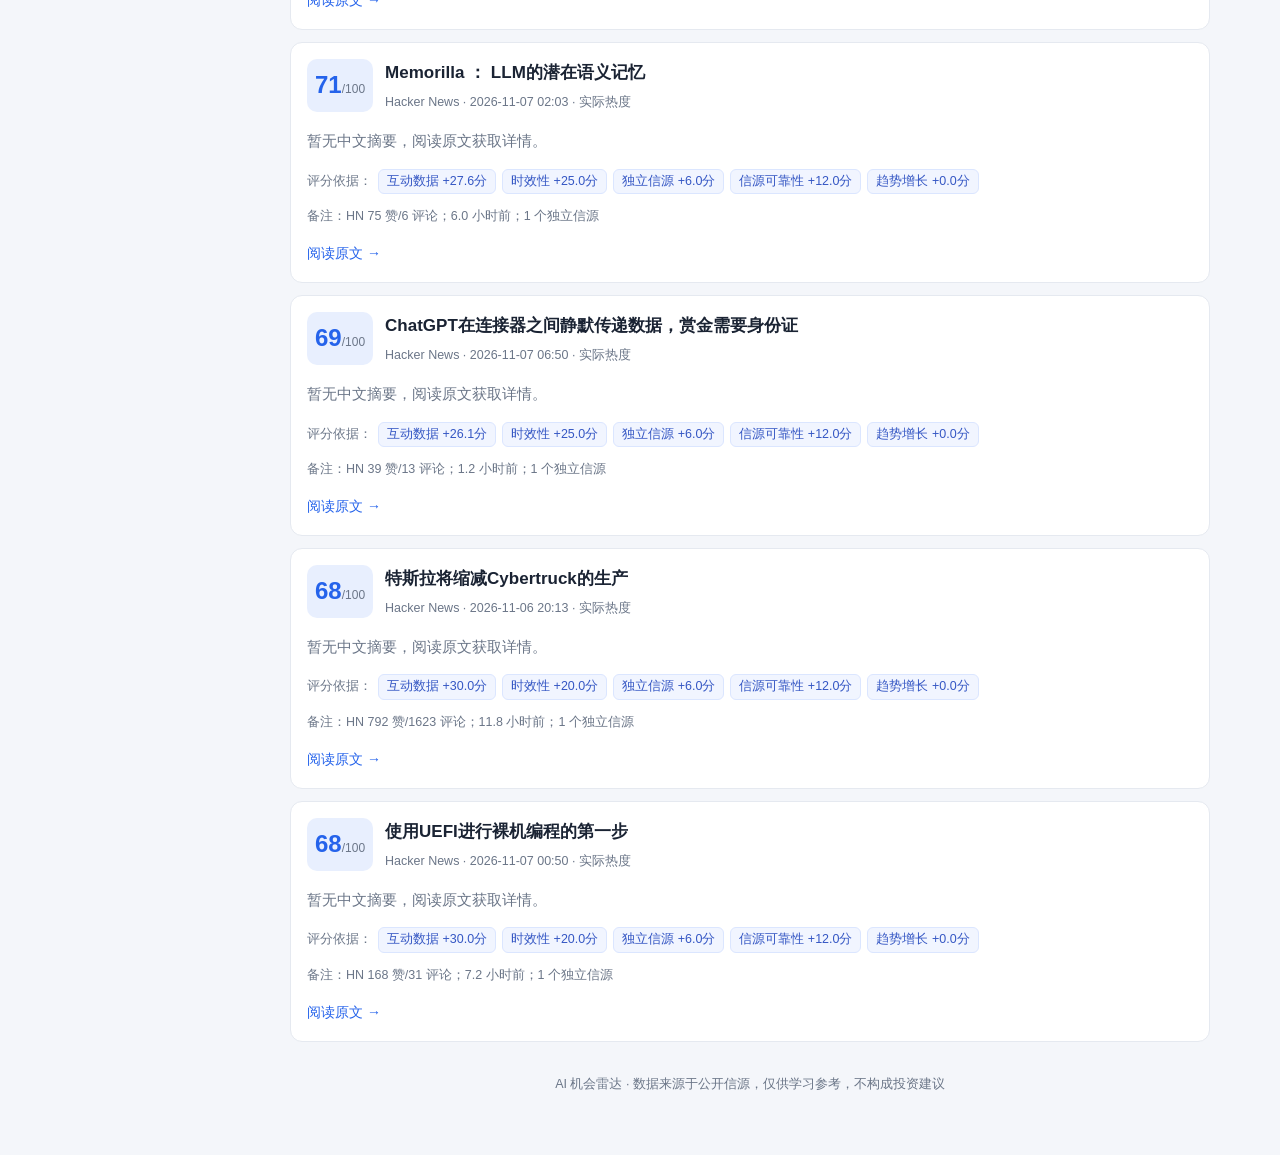
==== commit 5be36da8: "每日更新 2026-11-07" ====
--- a/hot.html
+++ b/hot.html
@@ -15,7 +15,7 @@
       <a href="hot.html" class="active">🔥 24H 热点</a>
       <a href="opportunities.html" class="">💡 本周机会</a>
     </nav>
-    <div class="side-foot">每天 08:00（北京时间）自动更新<br>更新于 2026-10-31 00:01</div>
+    <div class="side-foot">每天 08:00（北京时间）自动更新<br>更新于 2026-11-07 00:01</div>
   </aside>
   <main class="content">
     
@@ -28,170 +28,170 @@
     <div class="item-top">
       <span class="score">73<small>/100</small></span>
       <div>
-        <h3>无限Mac ： BeOS</h3>
-        <div class="meta">Hacker News · 2026-10-31 03:30 · 实际热度</div>
-      </div>
-    </div>
-    <p class="muted">暂无中文摘要，阅读原文获取详情。</p>
-    <div class="reasons">
-      <span class="muted small">评分依据：</span>
-      <span class="tag">互动数据 +30.0分</span><span class="tag">时效性 +25.0分</span><span class="tag">独立信源 +6.0分</span><span class="tag">信源可靠性 +12.0分</span><span class="tag">趋势增长 +0.0分</span>
-      
-    </div>
-    <p class="muted small">备注：HN 87 赞/25 评论；4.5 小时前；1 个独立信源</p>
-    <a class="link" href="https://blog.persistent.info/2026/10/infinite-mac-beos.html" target="_blank" rel="noopener">阅读原文 →</a>
-  </article>
-  
-  <article class="card item">
-    <div class="item-top">
-      <span class="score">73<small>/100</small></span>
-      <div>
-        <h3>最古老的冰消失了，石器时代从中浮现出来</h3>
-        <div class="meta">Hacker News · 2026-10-31 03:51 · 实际热度</div>
-      </div>
-    </div>
-    <p class="muted">暂无中文摘要，阅读原文获取详情。</p>
-    <div class="reasons">
-      <span class="muted small">评分依据：</span>
-      <span class="tag">互动数据 +30.0分</span><span class="tag">时效性 +25.0分</span><span class="tag">独立信源 +6.0分</span><span class="tag">信源可靠性 +12.0分</span><span class="tag">趋势增长 +0.0分</span>
-      
-    </div>
-    <p class="muted small">备注：HN 69 赞/20 评论；4.2 小时前；1 个独立信源</p>
-    <a class="link" href="https://www.sciencenorway.no/archaeology-climate-culture/the-oldest-ice-is-disappearing-the-stone-age-is-emerging-from-the-melting-ice/2713921" target="_blank" rel="noopener">阅读原文 →</a>
-  </article>
-  
-  <article class="card item">
-    <div class="item-top">
-      <span class="score">73<small>/100</small></span>
-      <div>
-        <h3>帕特里克·斯图尔特（ Patrick Stewart ）通过让-吕克·皮卡德（ Jean-Luc Picard ）上尉教会了我们如何衡量</h3>
-        <div class="meta">Hacker News · 2026-10-31 04:23 · 实际热度</div>
-      </div>
-    </div>
-    <p class="muted">暂无中文摘要，阅读原文获取详情。</p>
-    <div class="reasons">
-      <span class="muted small">评分依据：</span>
-      <span class="tag">互动数据 +30.0分</span><span class="tag">时效性 +25.0分</span><span class="tag">独立信源 +6.0分</span><span class="tag">信源可靠性 +12.0分</span><span class="tag">趋势增长 +0.0分</span>
-      
-    </div>
-    <p class="muted small">备注：HN 156 赞/85 评论；3.6 小时前；1 个独立信源</p>
-    <a class="link" href="https://www.bostonglobe.com/2026/10/29/metro/patrick-stewart-picard-star-trek-the-next-generation/" target="_blank" rel="noopener">阅读原文 →</a>
-  </article>
-  
-  <article class="card item">
-    <div class="item-top">
-      <span class="score">73<small>/100</small></span>
-      <div>
-        <h3>Linode安全事件</h3>
-        <div class="meta">Hacker News · 2026-10-31 05:57 · 实际热度</div>
-      </div>
-    </div>
-    <p class="muted">暂无中文摘要，阅读原文获取详情。</p>
-    <div class="reasons">
-      <span class="muted small">评分依据：</span>
-      <span class="tag">互动数据 +30.0分</span><span class="tag">时效性 +25.0分</span><span class="tag">独立信源 +6.0分</span><span class="tag">信源可靠性 +12.0分</span><span class="tag">趋势增长 +0.0分</span>
-      
-    </div>
-    <p class="muted small">备注：HN 115 赞/62 评论；2.1 小时前；1 个独立信源</p>
-    <a class="link" href="https://status.linode.com/incidents/nt58zhx3pmgm" target="_blank" rel="noopener">阅读原文 →</a>
-  </article>
-  
-  <article class="card item">
-    <div class="item-top">
-      <span class="score">73<small>/100</small></span>
-      <div>
-        <h3>Bunny CDN安全事件</h3>
-        <div class="meta">Hacker News · 2026-10-31 03:05 · 实际热度</div>
-      </div>
-    </div>
-    <p class="muted">暂无中文摘要，阅读原文获取详情。</p>
-    <div class="reasons">
-      <span class="muted small">评分依据：</span>
-      <span class="tag">互动数据 +30.0分</span><span class="tag">时效性 +25.0分</span><span class="tag">独立信源 +6.0分</span><span class="tag">信源可靠性 +12.0分</span><span class="tag">趋势增长 +0.0分</span>
-      
-    </div>
-    <p class="muted small">备注：HN 189 赞/38 评论；4.9 小时前；1 个独立信源</p>
-    <a class="link" href="https://status.bunny.net/incidents/p6gf1by9kr7m" target="_blank" rel="noopener">阅读原文 →</a>
-  </article>
-  
-  <article class="card item">
-    <div class="item-top">
-      <span class="score">73<small>/100</small></span>
-      <div>
-        <h3>法国正在为内容提供商(€ 0.055/GB)征收下载税</h3>
-        <div class="meta">Hacker News · 2026-10-31 06:10 · 实际热度</div>
-      </div>
-    </div>
-    <p class="muted">暂无中文摘要，阅读原文获取详情。</p>
-    <div class="reasons">
-      <span class="muted small">评分依据：</span>
-      <span class="tag">互动数据 +30.0分</span><span class="tag">时效性 +25.0分</span><span class="tag">独立信源 +6.0分</span><span class="tag">信源可靠性 +12.0分</span><span class="tag">趋势增长 +0.0分</span>
-      
-    </div>
-    <p class="muted small">备注：HN 74 赞/63 评论；1.8 小时前；1 个独立信源</p>
-    <a class="link" href="https://www.resetera.com/threads/france-is-getting-download-tax-for-content-providers-%E2%82%AC0-055-gb-for-data-delivered-to-french-users.1675109/" target="_blank" rel="noopener">阅读原文 →</a>
+        <h3>可以向Opus寻求帮助的Jev以4倍的成本提供Opus精度</h3>
+        <div class="meta">Hacker News · 2026-11-07 03:48 · 实际热度</div>
+      </div>
+    </div>
+    <p class="muted">暂无中文摘要，阅读原文获取详情。</p>
+    <div class="reasons">
+      <span class="muted small">评分依据：</span>
+      <span class="tag">互动数据 +30.0分</span><span class="tag">时效性 +25.0分</span><span class="tag">独立信源 +6.0分</span><span class="tag">信源可靠性 +12.0分</span><span class="tag">趋势增长 +0.0分</span>
+      
+    </div>
+    <p class="muted small">备注：HN 281 赞/61 评论；4.2 小时前；1 个独立信源</p>
+    <a class="link" href="https://hightouch.com/blog/llm-judges-identity-resolution" target="_blank" rel="noopener">阅读原文 →</a>
+  </article>
+  
+  <article class="card item">
+    <div class="item-top">
+      <span class="score">73<small>/100</small></span>
+      <div>
+        <h3>爆竹虚拟机逃生： PwnEscape第2部分</h3>
+        <div class="meta">Hacker News · 2026-11-07 03:33 · 实际热度</div>
+      </div>
+    </div>
+    <p class="muted">暂无中文摘要，阅读原文获取详情。</p>
+    <div class="reasons">
+      <span class="muted small">评分依据：</span>
+      <span class="tag">互动数据 +30.0分</span><span class="tag">时效性 +25.0分</span><span class="tag">独立信源 +6.0分</span><span class="tag">信源可靠性 +12.0分</span><span class="tag">趋势增长 +0.0分</span>
+      
+    </div>
+    <p class="muted small">备注：HN 144 赞/68 评论；4.5 小时前；1 个独立信源</p>
+    <a class="link" href="https://pwn.ai/blog/firecracker-escape" target="_blank" rel="noopener">阅读原文 →</a>
+  </article>
+  
+  <article class="card item">
+    <div class="item-top">
+      <span class="score">73<small>/100</small></span>
+      <div>
+        <h3>人工智能正在大大加速人工智能研究</h3>
+        <div class="meta">Hacker News · 2026-11-07 04:27 · 实际热度</div>
+      </div>
+    </div>
+    <p class="muted">暂无中文摘要，阅读原文获取详情。</p>
+    <div class="reasons">
+      <span class="muted small">评分依据：</span>
+      <span class="tag">互动数据 +30.0分</span><span class="tag">时效性 +25.0分</span><span class="tag">独立信源 +6.0分</span><span class="tag">信源可靠性 +12.0分</span><span class="tag">趋势增长 +0.0分</span>
+      
+    </div>
+    <p class="muted small">备注：HN 162 赞/119 评论；3.6 小时前；1 个独立信源</p>
+    <a class="link" href="https://www.planned-obsolescence.org/p/ai-is-dramatically-accelerating-ai" target="_blank" rel="noopener">阅读原文 →</a>
+  </article>
+  
+  <article class="card item">
+    <div class="item-top">
+      <span class="score">73<small>/100</small></span>
+      <div>
+        <h3>餐厅派送付款-撇脂活动</h3>
+        <div class="meta">Hacker News · 2026-11-07 03:19 · 实际热度</div>
+      </div>
+    </div>
+    <p class="muted">暂无中文摘要，阅读原文获取详情。</p>
+    <div class="reasons">
+      <span class="muted small">评分依据：</span>
+      <span class="tag">互动数据 +30.0分</span><span class="tag">时效性 +25.0分</span><span class="tag">独立信源 +6.0分</span><span class="tag">信源可靠性 +12.0分</span><span class="tag">趋势增长 +0.0分</span>
+      
+    </div>
+    <p class="muted small">备注：HN 72 赞/29 评论；4.7 小时前；1 个独立信源</p>
+    <a class="link" href="https://www.infohawk.com/news/2026-11-05-scamwich-restaurant-skimming" target="_blank" rel="noopener">阅读原文 →</a>
   </article>
   
   <article class="card item">
     <div class="item-top">
       <span class="score">72<small>/100</small></span>
       <div>
-        <h3>网站维护</h3>
-        <div class="meta">Hacker News · 2026-10-31 05:17 · 实际热度</div>
-      </div>
-    </div>
-    <p class="muted">暂无中文摘要，阅读原文获取详情。</p>
-    <div class="reasons">
-      <span class="muted small">评分依据：</span>
-      <span class="tag">互动数据 +29.1分</span><span class="tag">时效性 +25.0分</span><span class="tag">独立信源 +6.0分</span><span class="tag">信源可靠性 +12.0分</span><span class="tag">趋势增长 +0.0分</span>
-      
-    </div>
-    <p class="muted small">备注：HN 76 赞/11 评论；2.7 小时前；1 个独立信源</p>
-    <a class="link" href="https://www.otwstatus.org" target="_blank" rel="noopener">阅读原文 →</a>
-  </article>
-  
-  <article class="card item">
-    <div class="item-top">
-      <span class="score">72<small>/100</small></span>
-      <div>
-        <h3>儒勒·凡尔纳的失落小说</h3>
-        <div class="meta">Hacker News · 2026-10-31 03:55 · 实际热度</div>
-      </div>
-    </div>
-    <p class="muted">暂无中文摘要，阅读原文获取详情。</p>
-    <div class="reasons">
-      <span class="muted small">评分依据：</span>
-      <span class="tag">互动数据 +28.8分</span><span class="tag">时效性 +25.0分</span><span class="tag">独立信源 +6.0分</span><span class="tag">信源可靠性 +12.0分</span><span class="tag">趋势增长 +0.0分</span>
-      
-    </div>
-    <p class="muted small">备注：HN 66 赞/13 评论；4.1 小时前；1 个独立信源</p>
-    <a class="link" href="https://blue-continuum.com/verne-paris" target="_blank" rel="noopener">阅读原文 →</a>
+        <h3>宁德时代钠电池在2026年达到LFP成本平价： 15,000次循环， 30年使用寿命</h3>
+        <div class="meta">Hacker News · 2026-11-07 07:00 · 实际热度</div>
+      </div>
+    </div>
+    <p class="muted">暂无中文摘要，阅读原文获取详情。</p>
+    <div class="reasons">
+      <span class="muted small">评分依据：</span>
+      <span class="tag">互动数据 +29.2分</span><span class="tag">时效性 +25.0分</span><span class="tag">独立信源 +6.0分</span><span class="tag">信源可靠性 +12.0分</span><span class="tag">趋势增长 +0.0分</span>
+      
+    </div>
+    <p class="muted small">备注：HN 57 赞/21 评论；1.0 小时前；1 个独立信源</p>
+    <a class="link" href="https://ievchina.com/energy-storage/catl-sodium-battery-cost-parity-lfp-2026-15000-cycles/" target="_blank" rel="noopener">阅读原文 →</a>
+  </article>
+  
+  <article class="card item">
+    <div class="item-top">
+      <span class="score">71<small>/100</small></span>
+      <div>
+        <h3>Replit使用microVM重建其沙盒引擎</h3>
+        <div class="meta">Hacker News · 2026-11-07 03:06 · 实际热度</div>
+      </div>
+    </div>
+    <p class="muted">暂无中文摘要，阅读原文获取详情。</p>
+    <div class="reasons">
+      <span class="muted small">评分依据：</span>
+      <span class="tag">互动数据 +27.7分</span><span class="tag">时效性 +25.0分</span><span class="tag">独立信源 +6.0分</span><span class="tag">信源可靠性 +12.0分</span><span class="tag">趋势增长 +0.0分</span>
+      
+    </div>
+    <p class="muted small">备注：HN 52 赞/14 评论；4.9 小时前；1 个独立信源</p>
+    <a class="link" href="https://frontier.replit.com/sandbox-engine-microvms-part-1/" target="_blank" rel="noopener">阅读原文 →</a>
+  </article>
+  
+  <article class="card item">
+    <div class="item-top">
+      <span class="score">71<small>/100</small></span>
+      <div>
+        <h3>Memorilla ： LLM的潜在语义记忆</h3>
+        <div class="meta">Hacker News · 2026-11-07 02:03 · 实际热度</div>
+      </div>
+    </div>
+    <p class="muted">暂无中文摘要，阅读原文获取详情。</p>
+    <div class="reasons">
+      <span class="muted small">评分依据：</span>
+      <span class="tag">互动数据 +27.6分</span><span class="tag">时效性 +25.0分</span><span class="tag">独立信源 +6.0分</span><span class="tag">信源可靠性 +12.0分</span><span class="tag">趋势增长 +0.0分</span>
+      
+    </div>
+    <p class="muted small">备注：HN 75 赞/6 评论；6.0 小时前；1 个独立信源</p>
+    <a class="link" href="https://arxiv.org/abs/2610.21375" target="_blank" rel="noopener">阅读原文 →</a>
+  </article>
+  
+  <article class="card item">
+    <div class="item-top">
+      <span class="score">69<small>/100</small></span>
+      <div>
+        <h3>ChatGPT在连接器之间静默传递数据，赏金需要身份证</h3>
+        <div class="meta">Hacker News · 2026-11-07 06:50 · 实际热度</div>
+      </div>
+    </div>
+    <p class="muted">暂无中文摘要，阅读原文获取详情。</p>
+    <div class="reasons">
+      <span class="muted small">评分依据：</span>
+      <span class="tag">互动数据 +26.1分</span><span class="tag">时效性 +25.0分</span><span class="tag">独立信源 +6.0分</span><span class="tag">信源可靠性 +12.0分</span><span class="tag">趋势增长 +0.0分</span>
+      
+    </div>
+    <p class="muted small">备注：HN 39 赞/13 评论；1.2 小时前；1 个独立信源</p>
+    <a class="link" href="https://community.openai.com/t/security-follow-up-tool-call-silently-routed-to-a-different-connector/1413053" target="_blank" rel="noopener">阅读原文 →</a>
   </article>
   
   <article class="card item">
     <div class="item-top">
       <span class="score">68<small>/100</small></span>
       <div>
-        <h3>纽约扒手指南</h3>
-        <div class="meta">Hacker News · 2026-10-31 03:26 · 实际热度</div>
-      </div>
-    </div>
-    <p class="muted">暂无中文摘要，阅读原文获取详情。</p>
-    <div class="reasons">
-      <span class="muted small">评分依据：</span>
-      <span class="tag">互动数据 +25.4分</span><span class="tag">时效性 +25.0分</span><span class="tag">独立信源 +6.0分</span><span class="tag">信源可靠性 +12.0分</span><span class="tag">趋势增长 +0.0分</span>
-      
-    </div>
-    <p class="muted small">备注：HN 45 赞/7 评论；4.6 小时前；1 个独立信源</p>
-    <a class="link" href="https://www.newyorker.com/magazine/2026/11/02/a-pickpockets-guide-to-new-york" target="_blank" rel="noopener">阅读原文 →</a>
+        <h3>特斯拉将缩减Cybertruck的生产</h3>
+        <div class="meta">Hacker News · 2026-11-06 20:13 · 实际热度</div>
+      </div>
+    </div>
+    <p class="muted">暂无中文摘要，阅读原文获取详情。</p>
+    <div class="reasons">
+      <span class="muted small">评分依据：</span>
+      <span class="tag">互动数据 +30.0分</span><span class="tag">时效性 +20.0分</span><span class="tag">独立信源 +6.0分</span><span class="tag">信源可靠性 +12.0分</span><span class="tag">趋势增长 +0.0分</span>
+      
+    </div>
+    <p class="muted small">备注：HN 792 赞/1623 评论；11.8 小时前；1 个独立信源</p>
+    <a class="link" href="https://www.nbcnews.com/tech/tech-news/tesla-wind-cybertruck-production-years-poor-sales-markets-rcna607817" target="_blank" rel="noopener">阅读原文 →</a>
   </article>
   
   <article class="card item">
     <div class="item-top">
       <span class="score">68<small>/100</small></span>
       <div>
-        <h3>我最喜欢的PowerMac是任天堂Wii</h3>
-        <div class="meta">Hacker News · 2026-10-31 01:25 · 实际热度</div>
+        <h3>使用UEFI进行裸机编程的第一步</h3>
+        <div class="meta">Hacker News · 2026-11-07 00:50 · 实际热度</div>
       </div>
     </div>
     <p class="muted">暂无中文摘要，阅读原文获取详情。</p>
@@ -200,8 +200,8 @@
       <span class="tag">互动数据 +30.0分</span><span class="tag">时效性 +20.0分</span><span class="tag">独立信源 +6.0分</span><span class="tag">信源可靠性 +12.0分</span><span class="tag">趋势增长 +0.0分</span>
       
     </div>
-    <p class="muted small">备注：HN 216 赞/55 评论；6.6 小时前；1 个独立信源</p>
-    <a class="link" href="https://virtuallyfun.com/2026/10/29/my-favourite-powermac-is-a-nintendo-wii/" target="_blank" rel="noopener">阅读原文 →</a>
+    <p class="muted small">备注：HN 168 赞/31 评论；7.2 小时前；1 个独立信源</p>
+    <a class="link" href="https://kevinboone.me/efitest_index.html" target="_blank" rel="noopener">阅读原文 →</a>
   </article>
   
 
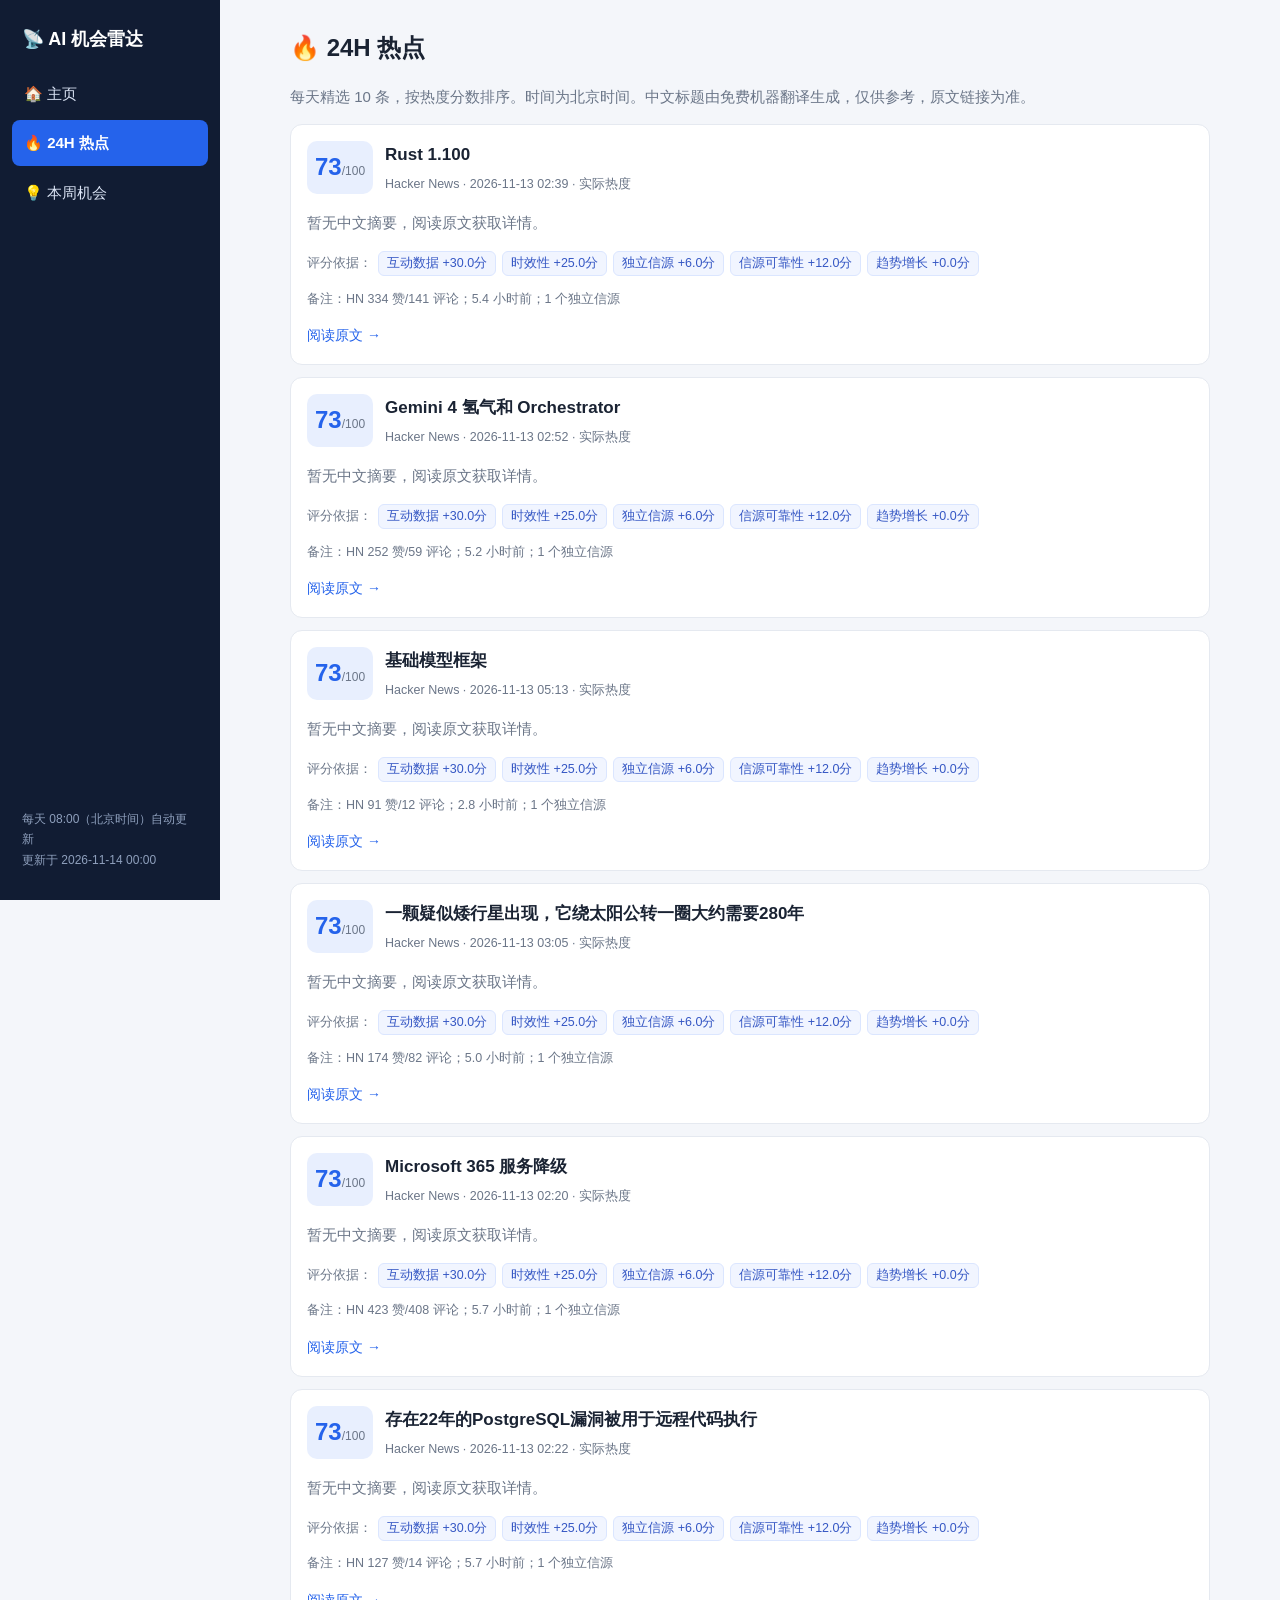
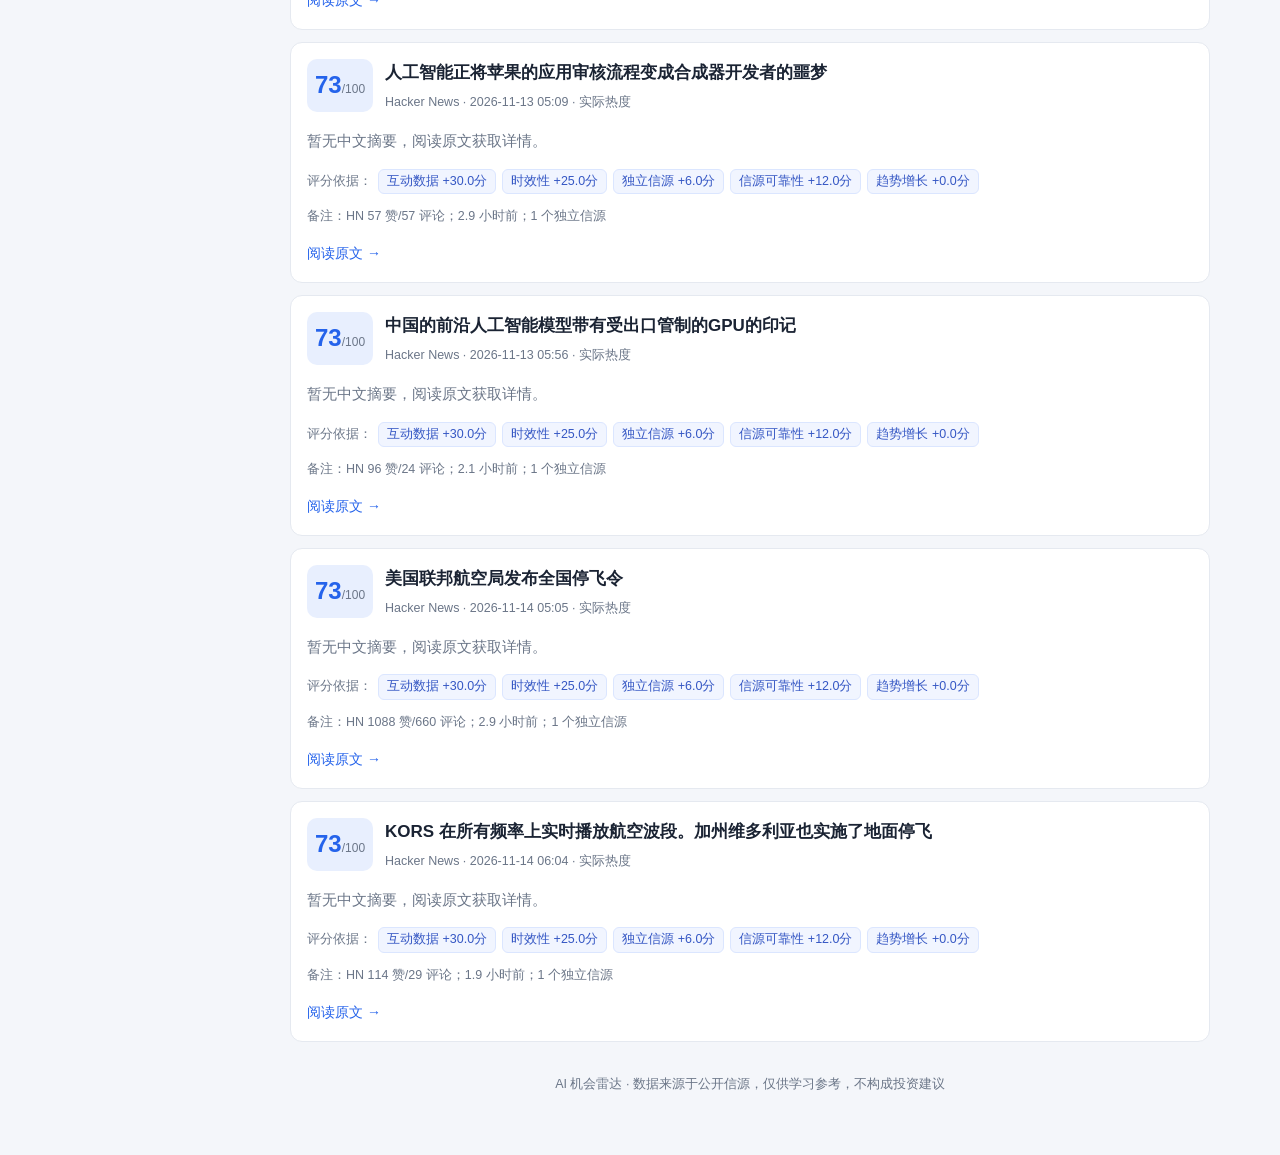
==== commit 33bcdd4a: "每日更新 2026-11-14" ====
--- a/hot.html
+++ b/hot.html
@@ -15,7 +15,7 @@
       <a href="hot.html" class="active">🔥 24H 热点</a>
       <a href="opportunities.html" class="">💡 本周机会</a>
     </nav>
-    <div class="side-foot">每天 08:00（北京时间）自动更新<br>更新于 2026-11-07 00:01</div>
+    <div class="side-foot">每天 08:00（北京时间）自动更新<br>更新于 2026-11-14 00:00</div>
   </aside>
   <main class="content">
     
@@ -28,180 +28,180 @@
     <div class="item-top">
       <span class="score">73<small>/100</small></span>
       <div>
-        <h3>可以向Opus寻求帮助的Jev以4倍的成本提供Opus精度</h3>
-        <div class="meta">Hacker News · 2026-11-07 03:48 · 实际热度</div>
-      </div>
-    </div>
-    <p class="muted">暂无中文摘要，阅读原文获取详情。</p>
-    <div class="reasons">
-      <span class="muted small">评分依据：</span>
-      <span class="tag">互动数据 +30.0分</span><span class="tag">时效性 +25.0分</span><span class="tag">独立信源 +6.0分</span><span class="tag">信源可靠性 +12.0分</span><span class="tag">趋势增长 +0.0分</span>
-      
-    </div>
-    <p class="muted small">备注：HN 281 赞/61 评论；4.2 小时前；1 个独立信源</p>
-    <a class="link" href="https://hightouch.com/blog/llm-judges-identity-resolution" target="_blank" rel="noopener">阅读原文 →</a>
-  </article>
-  
-  <article class="card item">
-    <div class="item-top">
-      <span class="score">73<small>/100</small></span>
-      <div>
-        <h3>爆竹虚拟机逃生： PwnEscape第2部分</h3>
-        <div class="meta">Hacker News · 2026-11-07 03:33 · 实际热度</div>
-      </div>
-    </div>
-    <p class="muted">暂无中文摘要，阅读原文获取详情。</p>
-    <div class="reasons">
-      <span class="muted small">评分依据：</span>
-      <span class="tag">互动数据 +30.0分</span><span class="tag">时效性 +25.0分</span><span class="tag">独立信源 +6.0分</span><span class="tag">信源可靠性 +12.0分</span><span class="tag">趋势增长 +0.0分</span>
-      
-    </div>
-    <p class="muted small">备注：HN 144 赞/68 评论；4.5 小时前；1 个独立信源</p>
-    <a class="link" href="https://pwn.ai/blog/firecracker-escape" target="_blank" rel="noopener">阅读原文 →</a>
-  </article>
-  
-  <article class="card item">
-    <div class="item-top">
-      <span class="score">73<small>/100</small></span>
-      <div>
-        <h3>人工智能正在大大加速人工智能研究</h3>
-        <div class="meta">Hacker News · 2026-11-07 04:27 · 实际热度</div>
-      </div>
-    </div>
-    <p class="muted">暂无中文摘要，阅读原文获取详情。</p>
-    <div class="reasons">
-      <span class="muted small">评分依据：</span>
-      <span class="tag">互动数据 +30.0分</span><span class="tag">时效性 +25.0分</span><span class="tag">独立信源 +6.0分</span><span class="tag">信源可靠性 +12.0分</span><span class="tag">趋势增长 +0.0分</span>
-      
-    </div>
-    <p class="muted small">备注：HN 162 赞/119 评论；3.6 小时前；1 个独立信源</p>
-    <a class="link" href="https://www.planned-obsolescence.org/p/ai-is-dramatically-accelerating-ai" target="_blank" rel="noopener">阅读原文 →</a>
-  </article>
-  
-  <article class="card item">
-    <div class="item-top">
-      <span class="score">73<small>/100</small></span>
-      <div>
-        <h3>餐厅派送付款-撇脂活动</h3>
-        <div class="meta">Hacker News · 2026-11-07 03:19 · 实际热度</div>
-      </div>
-    </div>
-    <p class="muted">暂无中文摘要，阅读原文获取详情。</p>
-    <div class="reasons">
-      <span class="muted small">评分依据：</span>
-      <span class="tag">互动数据 +30.0分</span><span class="tag">时效性 +25.0分</span><span class="tag">独立信源 +6.0分</span><span class="tag">信源可靠性 +12.0分</span><span class="tag">趋势增长 +0.0分</span>
-      
-    </div>
-    <p class="muted small">备注：HN 72 赞/29 评论；4.7 小时前；1 个独立信源</p>
-    <a class="link" href="https://www.infohawk.com/news/2026-11-05-scamwich-restaurant-skimming" target="_blank" rel="noopener">阅读原文 →</a>
-  </article>
-  
-  <article class="card item">
-    <div class="item-top">
-      <span class="score">72<small>/100</small></span>
-      <div>
-        <h3>宁德时代钠电池在2026年达到LFP成本平价： 15,000次循环， 30年使用寿命</h3>
-        <div class="meta">Hacker News · 2026-11-07 07:00 · 实际热度</div>
-      </div>
-    </div>
-    <p class="muted">暂无中文摘要，阅读原文获取详情。</p>
-    <div class="reasons">
-      <span class="muted small">评分依据：</span>
-      <span class="tag">互动数据 +29.2分</span><span class="tag">时效性 +25.0分</span><span class="tag">独立信源 +6.0分</span><span class="tag">信源可靠性 +12.0分</span><span class="tag">趋势增长 +0.0分</span>
-      
-    </div>
-    <p class="muted small">备注：HN 57 赞/21 评论；1.0 小时前；1 个独立信源</p>
-    <a class="link" href="https://ievchina.com/energy-storage/catl-sodium-battery-cost-parity-lfp-2026-15000-cycles/" target="_blank" rel="noopener">阅读原文 →</a>
-  </article>
-  
-  <article class="card item">
-    <div class="item-top">
-      <span class="score">71<small>/100</small></span>
-      <div>
-        <h3>Replit使用microVM重建其沙盒引擎</h3>
-        <div class="meta">Hacker News · 2026-11-07 03:06 · 实际热度</div>
-      </div>
-    </div>
-    <p class="muted">暂无中文摘要，阅读原文获取详情。</p>
-    <div class="reasons">
-      <span class="muted small">评分依据：</span>
-      <span class="tag">互动数据 +27.7分</span><span class="tag">时效性 +25.0分</span><span class="tag">独立信源 +6.0分</span><span class="tag">信源可靠性 +12.0分</span><span class="tag">趋势增长 +0.0分</span>
-      
-    </div>
-    <p class="muted small">备注：HN 52 赞/14 评论；4.9 小时前；1 个独立信源</p>
-    <a class="link" href="https://frontier.replit.com/sandbox-engine-microvms-part-1/" target="_blank" rel="noopener">阅读原文 →</a>
-  </article>
-  
-  <article class="card item">
-    <div class="item-top">
-      <span class="score">71<small>/100</small></span>
-      <div>
-        <h3>Memorilla ： LLM的潜在语义记忆</h3>
-        <div class="meta">Hacker News · 2026-11-07 02:03 · 实际热度</div>
-      </div>
-    </div>
-    <p class="muted">暂无中文摘要，阅读原文获取详情。</p>
-    <div class="reasons">
-      <span class="muted small">评分依据：</span>
-      <span class="tag">互动数据 +27.6分</span><span class="tag">时效性 +25.0分</span><span class="tag">独立信源 +6.0分</span><span class="tag">信源可靠性 +12.0分</span><span class="tag">趋势增长 +0.0分</span>
-      
-    </div>
-    <p class="muted small">备注：HN 75 赞/6 评论；6.0 小时前；1 个独立信源</p>
-    <a class="link" href="https://arxiv.org/abs/2610.21375" target="_blank" rel="noopener">阅读原文 →</a>
-  </article>
-  
-  <article class="card item">
-    <div class="item-top">
-      <span class="score">69<small>/100</small></span>
-      <div>
-        <h3>ChatGPT在连接器之间静默传递数据，赏金需要身份证</h3>
-        <div class="meta">Hacker News · 2026-11-07 06:50 · 实际热度</div>
-      </div>
-    </div>
-    <p class="muted">暂无中文摘要，阅读原文获取详情。</p>
-    <div class="reasons">
-      <span class="muted small">评分依据：</span>
-      <span class="tag">互动数据 +26.1分</span><span class="tag">时效性 +25.0分</span><span class="tag">独立信源 +6.0分</span><span class="tag">信源可靠性 +12.0分</span><span class="tag">趋势增长 +0.0分</span>
-      
-    </div>
-    <p class="muted small">备注：HN 39 赞/13 评论；1.2 小时前；1 个独立信源</p>
-    <a class="link" href="https://community.openai.com/t/security-follow-up-tool-call-silently-routed-to-a-different-connector/1413053" target="_blank" rel="noopener">阅读原文 →</a>
-  </article>
-  
-  <article class="card item">
-    <div class="item-top">
-      <span class="score">68<small>/100</small></span>
-      <div>
-        <h3>特斯拉将缩减Cybertruck的生产</h3>
-        <div class="meta">Hacker News · 2026-11-06 20:13 · 实际热度</div>
-      </div>
-    </div>
-    <p class="muted">暂无中文摘要，阅读原文获取详情。</p>
-    <div class="reasons">
-      <span class="muted small">评分依据：</span>
-      <span class="tag">互动数据 +30.0分</span><span class="tag">时效性 +20.0分</span><span class="tag">独立信源 +6.0分</span><span class="tag">信源可靠性 +12.0分</span><span class="tag">趋势增长 +0.0分</span>
-      
-    </div>
-    <p class="muted small">备注：HN 792 赞/1623 评论；11.8 小时前；1 个独立信源</p>
-    <a class="link" href="https://www.nbcnews.com/tech/tech-news/tesla-wind-cybertruck-production-years-poor-sales-markets-rcna607817" target="_blank" rel="noopener">阅读原文 →</a>
-  </article>
-  
-  <article class="card item">
-    <div class="item-top">
-      <span class="score">68<small>/100</small></span>
-      <div>
-        <h3>使用UEFI进行裸机编程的第一步</h3>
-        <div class="meta">Hacker News · 2026-11-07 00:50 · 实际热度</div>
-      </div>
-    </div>
-    <p class="muted">暂无中文摘要，阅读原文获取详情。</p>
-    <div class="reasons">
-      <span class="muted small">评分依据：</span>
-      <span class="tag">互动数据 +30.0分</span><span class="tag">时效性 +20.0分</span><span class="tag">独立信源 +6.0分</span><span class="tag">信源可靠性 +12.0分</span><span class="tag">趋势增长 +0.0分</span>
-      
-    </div>
-    <p class="muted small">备注：HN 168 赞/31 评论；7.2 小时前；1 个独立信源</p>
-    <a class="link" href="https://kevinboone.me/efitest_index.html" target="_blank" rel="noopener">阅读原文 →</a>
+        <h3>Rust 1.100</h3>
+        <div class="meta">Hacker News · 2026-11-13 02:39 · 实际热度</div>
+      </div>
+    </div>
+    <p class="muted">暂无中文摘要，阅读原文获取详情。</p>
+    <div class="reasons">
+      <span class="muted small">评分依据：</span>
+      <span class="tag">互动数据 +30.0分</span><span class="tag">时效性 +25.0分</span><span class="tag">独立信源 +6.0分</span><span class="tag">信源可靠性 +12.0分</span><span class="tag">趋势增长 +0.0分</span>
+      
+    </div>
+    <p class="muted small">备注：HN 334 赞/141 评论；5.4 小时前；1 个独立信源</p>
+    <a class="link" href="https://blog.rust-lang.org/2026/11/12/Rust-1.100.0/" target="_blank" rel="noopener">阅读原文 →</a>
+  </article>
+  
+  <article class="card item">
+    <div class="item-top">
+      <span class="score">73<small>/100</small></span>
+      <div>
+        <h3>Gemini 4 氢气和 Orchestrator</h3>
+        <div class="meta">Hacker News · 2026-11-13 02:52 · 实际热度</div>
+      </div>
+    </div>
+    <p class="muted">暂无中文摘要，阅读原文获取详情。</p>
+    <div class="reasons">
+      <span class="muted small">评分依据：</span>
+      <span class="tag">互动数据 +30.0分</span><span class="tag">时效性 +25.0分</span><span class="tag">独立信源 +6.0分</span><span class="tag">信源可靠性 +12.0分</span><span class="tag">趋势增长 +0.0分</span>
+      
+    </div>
+    <p class="muted small">备注：HN 252 赞/59 评论；5.2 小时前；1 个独立信源</p>
+    <a class="link" href="https://antigravity.google/blog/gemini-4-hydrogen-in-google-antigravity/" target="_blank" rel="noopener">阅读原文 →</a>
+  </article>
+  
+  <article class="card item">
+    <div class="item-top">
+      <span class="score">73<small>/100</small></span>
+      <div>
+        <h3>基础模型框架</h3>
+        <div class="meta">Hacker News · 2026-11-13 05:13 · 实际热度</div>
+      </div>
+    </div>
+    <p class="muted">暂无中文摘要，阅读原文获取详情。</p>
+    <div class="reasons">
+      <span class="muted small">评分依据：</span>
+      <span class="tag">互动数据 +30.0分</span><span class="tag">时效性 +25.0分</span><span class="tag">独立信源 +6.0分</span><span class="tag">信源可靠性 +12.0分</span><span class="tag">趋势增长 +0.0分</span>
+      
+    </div>
+    <p class="muted small">备注：HN 91 赞/12 评论；2.8 小时前；1 个独立信源</p>
+    <a class="link" href="https://developer.apple.com/foundation-models-framework/" target="_blank" rel="noopener">阅读原文 →</a>
+  </article>
+  
+  <article class="card item">
+    <div class="item-top">
+      <span class="score">73<small>/100</small></span>
+      <div>
+        <h3>一颗疑似矮行星出现，它绕太阳公转一圈大约需要280年</h3>
+        <div class="meta">Hacker News · 2026-11-13 03:05 · 实际热度</div>
+      </div>
+    </div>
+    <p class="muted">暂无中文摘要，阅读原文获取详情。</p>
+    <div class="reasons">
+      <span class="muted small">评分依据：</span>
+      <span class="tag">互动数据 +30.0分</span><span class="tag">时效性 +25.0分</span><span class="tag">独立信源 +6.0分</span><span class="tag">信源可靠性 +12.0分</span><span class="tag">趋势增长 +0.0分</span>
+      
+    </div>
+    <p class="muted small">备注：HN 174 赞/82 评论；5.0 小时前；1 个独立信源</p>
+    <a class="link" href="https://www.smithsonianmag.com/smart-news/astronomers-found-a-mysterious-object-orbiting-far-beyond-pluto-it-could-be-a-new-dwarf-planet-hidden-in-our-solar-system-180989857/" target="_blank" rel="noopener">阅读原文 →</a>
+  </article>
+  
+  <article class="card item">
+    <div class="item-top">
+      <span class="score">73<small>/100</small></span>
+      <div>
+        <h3>Microsoft 365 服务降级</h3>
+        <div class="meta">Hacker News · 2026-11-13 02:20 · 实际热度</div>
+      </div>
+    </div>
+    <p class="muted">暂无中文摘要，阅读原文获取详情。</p>
+    <div class="reasons">
+      <span class="muted small">评分依据：</span>
+      <span class="tag">互动数据 +30.0分</span><span class="tag">时效性 +25.0分</span><span class="tag">独立信源 +6.0分</span><span class="tag">信源可靠性 +12.0分</span><span class="tag">趋势增长 +0.0分</span>
+      
+    </div>
+    <p class="muted small">备注：HN 423 赞/408 评论；5.7 小时前；1 个独立信源</p>
+    <a class="link" href="https://status.cloud.microsoft/" target="_blank" rel="noopener">阅读原文 →</a>
+  </article>
+  
+  <article class="card item">
+    <div class="item-top">
+      <span class="score">73<small>/100</small></span>
+      <div>
+        <h3>存在22年的PostgreSQL漏洞被用于远程代码执行</h3>
+        <div class="meta">Hacker News · 2026-11-13 02:22 · 实际热度</div>
+      </div>
+    </div>
+    <p class="muted">暂无中文摘要，阅读原文获取详情。</p>
+    <div class="reasons">
+      <span class="muted small">评分依据：</span>
+      <span class="tag">互动数据 +30.0分</span><span class="tag">时效性 +25.0分</span><span class="tag">独立信源 +6.0分</span><span class="tag">信源可靠性 +12.0分</span><span class="tag">趋势增长 +0.0分</span>
+      
+    </div>
+    <p class="muted small">备注：HN 127 赞/14 评论；5.7 小时前；1 个独立信源</p>
+    <a class="link" href="https://mehmetince.net/part-3-6-how-i-ended-up-turning-a-22-year-old-postgresql-type-confusion-primitive-into-rce-cve-2026-6460/" target="_blank" rel="noopener">阅读原文 →</a>
+  </article>
+  
+  <article class="card item">
+    <div class="item-top">
+      <span class="score">73<small>/100</small></span>
+      <div>
+        <h3>人工智能正将苹果的应用审核流程变成合成器开发者的噩梦</h3>
+        <div class="meta">Hacker News · 2026-11-13 05:09 · 实际热度</div>
+      </div>
+    </div>
+    <p class="muted">暂无中文摘要，阅读原文获取详情。</p>
+    <div class="reasons">
+      <span class="muted small">评分依据：</span>
+      <span class="tag">互动数据 +30.0分</span><span class="tag">时效性 +25.0分</span><span class="tag">独立信源 +6.0分</span><span class="tag">信源可靠性 +12.0分</span><span class="tag">趋势增长 +0.0分</span>
+      
+    </div>
+    <p class="muted small">备注：HN 57 赞/57 评论；2.9 小时前；1 个独立信源</p>
+    <a class="link" href="https://synthanatomy.com/2026/11/ai-is-turning-apples-app-review-process-into-a-nightmare-for-developers.html" target="_blank" rel="noopener">阅读原文 →</a>
+  </article>
+  
+  <article class="card item">
+    <div class="item-top">
+      <span class="score">73<small>/100</small></span>
+      <div>
+        <h3>中国的前沿人工智能模型带有受出口管制的GPU的印记</h3>
+        <div class="meta">Hacker News · 2026-11-13 05:56 · 实际热度</div>
+      </div>
+    </div>
+    <p class="muted">暂无中文摘要，阅读原文获取详情。</p>
+    <div class="reasons">
+      <span class="muted small">评分依据：</span>
+      <span class="tag">互动数据 +30.0分</span><span class="tag">时效性 +25.0分</span><span class="tag">独立信源 +6.0分</span><span class="tag">信源可靠性 +12.0分</span><span class="tag">趋势增长 +0.0分</span>
+      
+    </div>
+    <p class="muted small">备注：HN 96 赞/24 评论；2.1 小时前；1 个独立信源</p>
+    <a class="link" href="https://unemploymentlabs.com/checkpoint-forensics" target="_blank" rel="noopener">阅读原文 →</a>
+  </article>
+  
+  <article class="card item">
+    <div class="item-top">
+      <span class="score">73<small>/100</small></span>
+      <div>
+        <h3>美国联邦航空局发布全国停飞令</h3>
+        <div class="meta">Hacker News · 2026-11-14 05:05 · 实际热度</div>
+      </div>
+    </div>
+    <p class="muted">暂无中文摘要，阅读原文获取详情。</p>
+    <div class="reasons">
+      <span class="muted small">评分依据：</span>
+      <span class="tag">互动数据 +30.0分</span><span class="tag">时效性 +25.0分</span><span class="tag">独立信源 +6.0分</span><span class="tag">信源可靠性 +12.0分</span><span class="tag">趋势增长 +0.0分</span>
+      
+    </div>
+    <p class="muted small">备注：HN 1088 赞/660 评论；2.9 小时前；1 个独立信源</p>
+    <a class="link" href="https://www.nbcnews.com/news/us-news/faa-orders-nationwide-ground-stop-departing-flights-reasons-safety-rcna609247" target="_blank" rel="noopener">阅读原文 →</a>
+  </article>
+  
+  <article class="card item">
+    <div class="item-top">
+      <span class="score">73<small>/100</small></span>
+      <div>
+        <h3>KORS 在所有频率上实时播放航空波段。加州维多利亚也实施了地面停飞</h3>
+        <div class="meta">Hacker News · 2026-11-14 06:04 · 实际热度</div>
+      </div>
+    </div>
+    <p class="muted">暂无中文摘要，阅读原文获取详情。</p>
+    <div class="reasons">
+      <span class="muted small">评分依据：</span>
+      <span class="tag">互动数据 +30.0分</span><span class="tag">时效性 +25.0分</span><span class="tag">独立信源 +6.0分</span><span class="tag">信源可靠性 +12.0分</span><span class="tag">趋势增长 +0.0分</span>
+      
+    </div>
+    <p class="muted small">备注：HN 114 赞/29 评论；1.9 小时前；1 个独立信源</p>
+    <a class="link" href="https://orcasairband.com/" target="_blank" rel="noopener">阅读原文 →</a>
   </article>
   
 
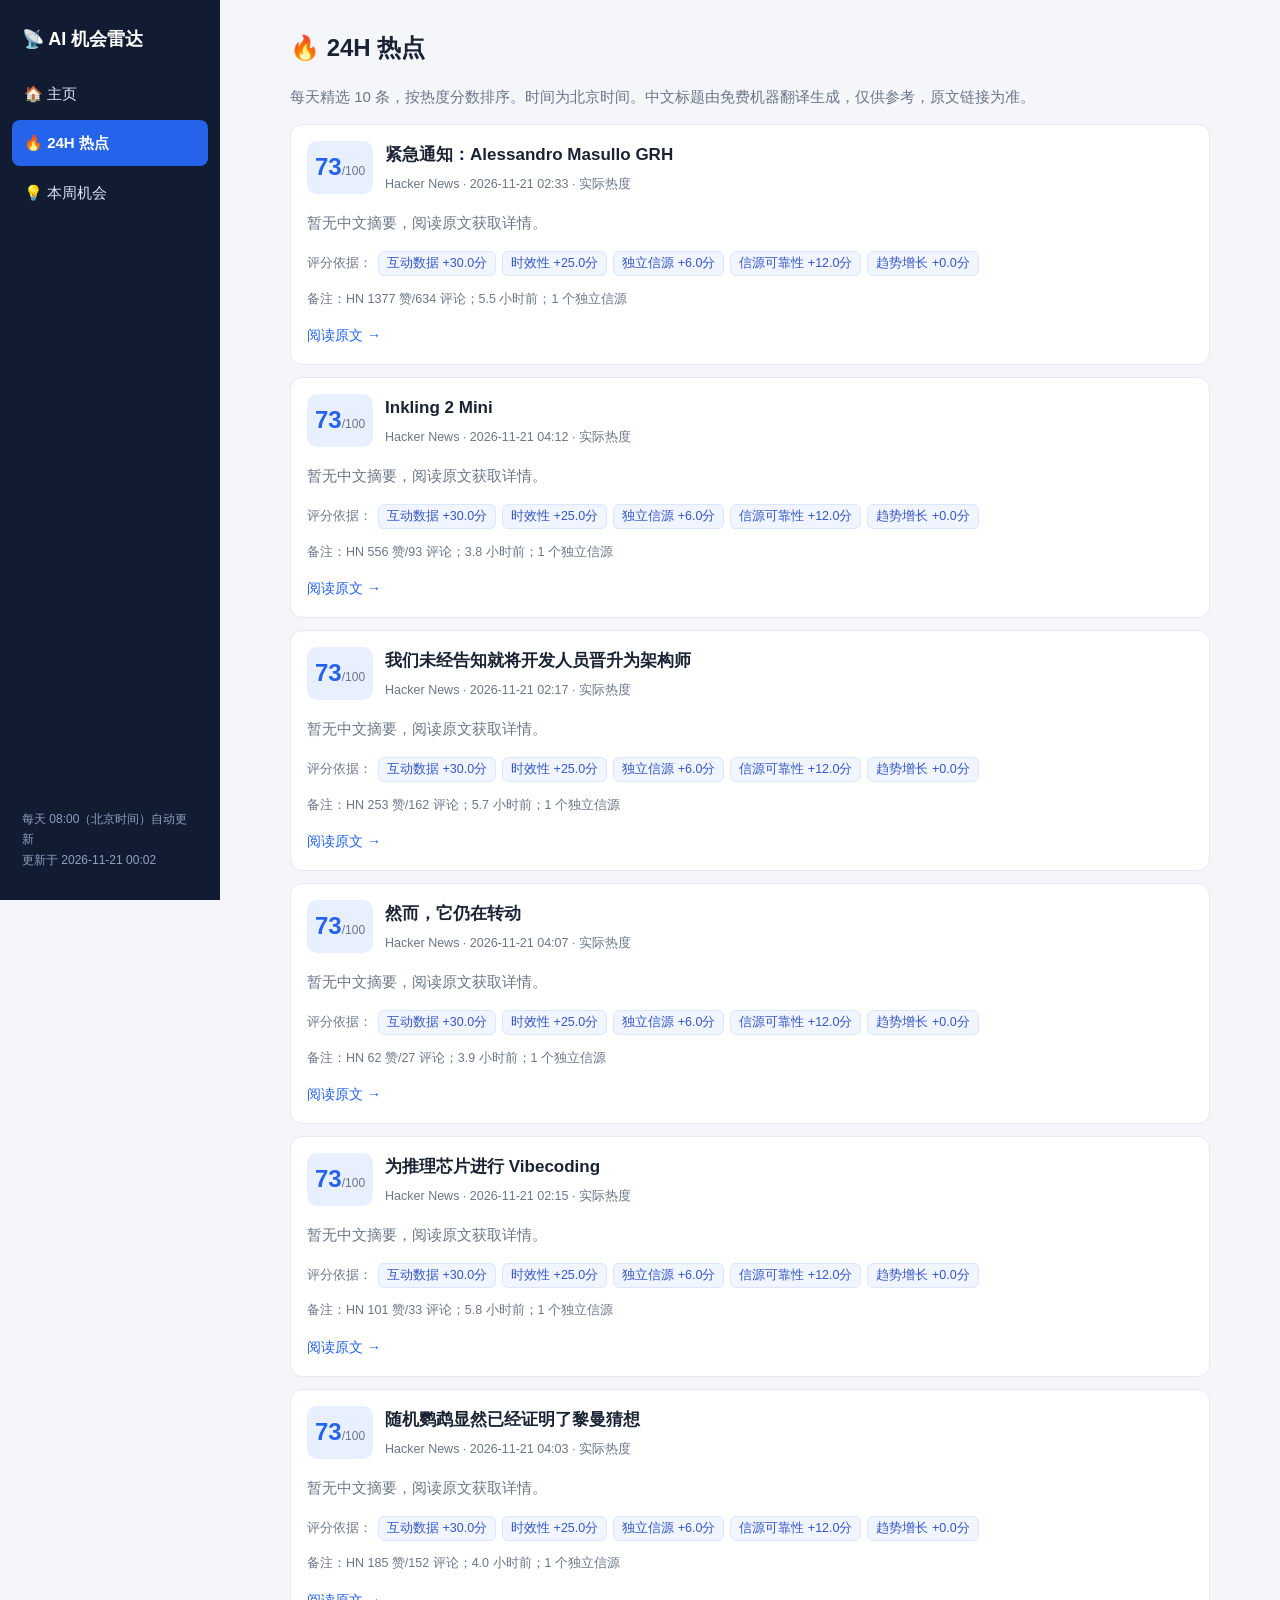
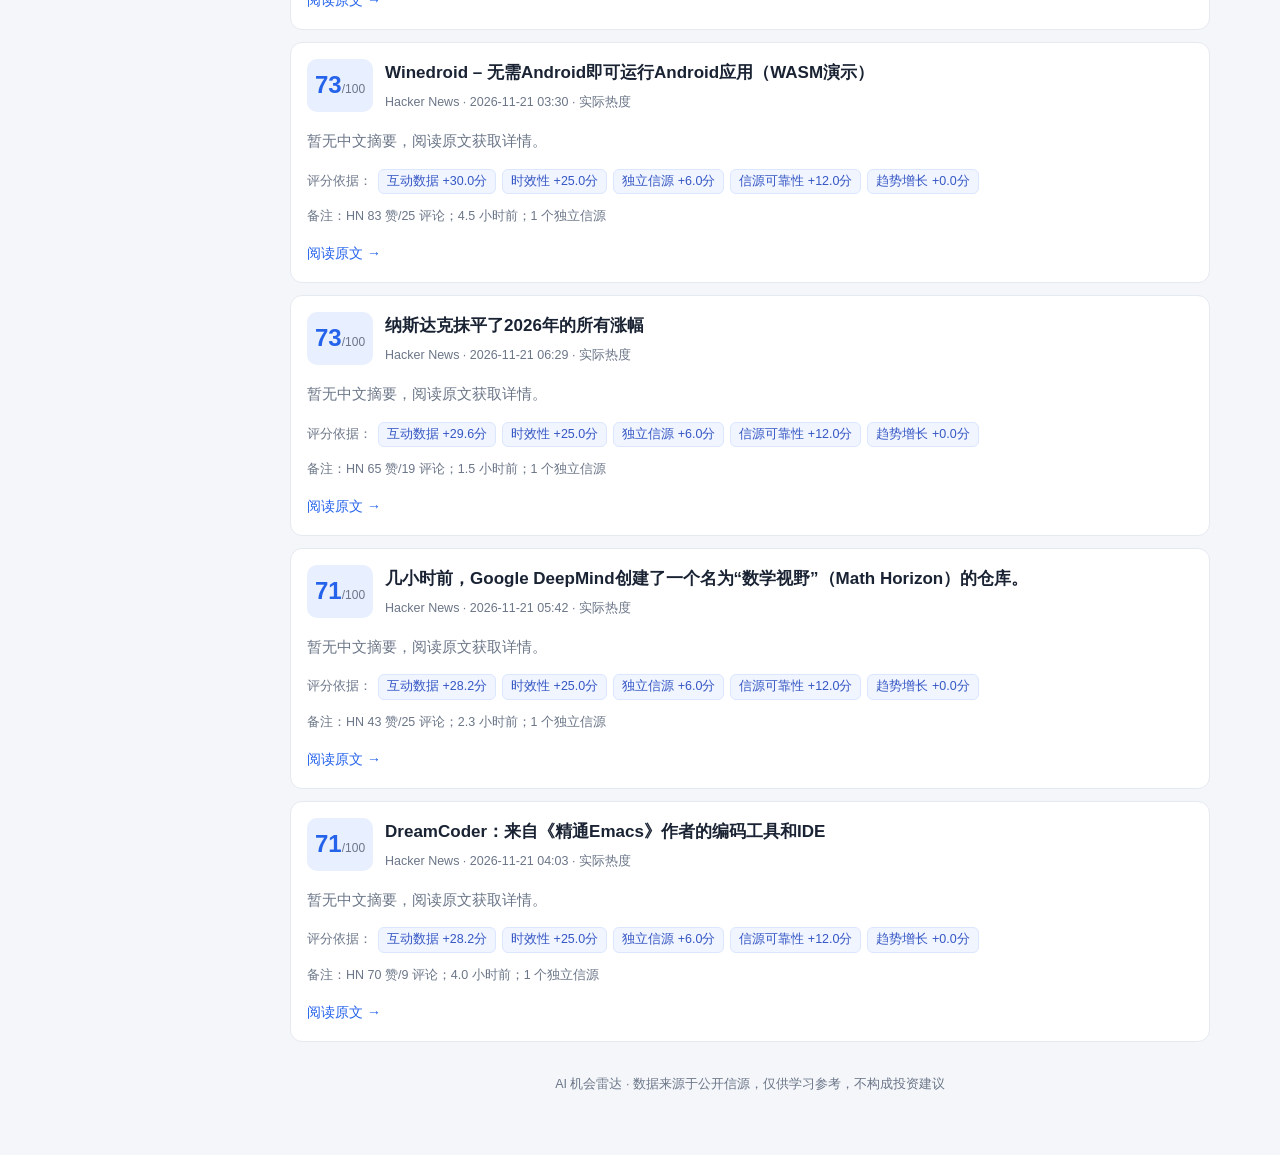
==== commit 533cc0da: "每日更新 2026-11-21" ====
--- a/hot.html
+++ b/hot.html
@@ -15,7 +15,7 @@
       <a href="hot.html" class="active">🔥 24H 热点</a>
       <a href="opportunities.html" class="">💡 本周机会</a>
     </nav>
-    <div class="side-foot">每天 08:00（北京时间）自动更新<br>更新于 2026-11-14 00:00</div>
+    <div class="side-foot">每天 08:00（北京时间）自动更新<br>更新于 2026-11-21 00:02</div>
   </aside>
   <main class="content">
     
@@ -28,180 +28,180 @@
     <div class="item-top">
       <span class="score">73<small>/100</small></span>
       <div>
-        <h3>Rust 1.100</h3>
-        <div class="meta">Hacker News · 2026-11-13 02:39 · 实际热度</div>
-      </div>
-    </div>
-    <p class="muted">暂无中文摘要，阅读原文获取详情。</p>
-    <div class="reasons">
-      <span class="muted small">评分依据：</span>
-      <span class="tag">互动数据 +30.0分</span><span class="tag">时效性 +25.0分</span><span class="tag">独立信源 +6.0分</span><span class="tag">信源可靠性 +12.0分</span><span class="tag">趋势增长 +0.0分</span>
-      
-    </div>
-    <p class="muted small">备注：HN 334 赞/141 评论；5.4 小时前；1 个独立信源</p>
-    <a class="link" href="https://blog.rust-lang.org/2026/11/12/Rust-1.100.0/" target="_blank" rel="noopener">阅读原文 →</a>
-  </article>
-  
-  <article class="card item">
-    <div class="item-top">
-      <span class="score">73<small>/100</small></span>
-      <div>
-        <h3>Gemini 4 氢气和 Orchestrator</h3>
-        <div class="meta">Hacker News · 2026-11-13 02:52 · 实际热度</div>
-      </div>
-    </div>
-    <p class="muted">暂无中文摘要，阅读原文获取详情。</p>
-    <div class="reasons">
-      <span class="muted small">评分依据：</span>
-      <span class="tag">互动数据 +30.0分</span><span class="tag">时效性 +25.0分</span><span class="tag">独立信源 +6.0分</span><span class="tag">信源可靠性 +12.0分</span><span class="tag">趋势增长 +0.0分</span>
-      
-    </div>
-    <p class="muted small">备注：HN 252 赞/59 评论；5.2 小时前；1 个独立信源</p>
-    <a class="link" href="https://antigravity.google/blog/gemini-4-hydrogen-in-google-antigravity/" target="_blank" rel="noopener">阅读原文 →</a>
-  </article>
-  
-  <article class="card item">
-    <div class="item-top">
-      <span class="score">73<small>/100</small></span>
-      <div>
-        <h3>基础模型框架</h3>
-        <div class="meta">Hacker News · 2026-11-13 05:13 · 实际热度</div>
-      </div>
-    </div>
-    <p class="muted">暂无中文摘要，阅读原文获取详情。</p>
-    <div class="reasons">
-      <span class="muted small">评分依据：</span>
-      <span class="tag">互动数据 +30.0分</span><span class="tag">时效性 +25.0分</span><span class="tag">独立信源 +6.0分</span><span class="tag">信源可靠性 +12.0分</span><span class="tag">趋势增长 +0.0分</span>
-      
-    </div>
-    <p class="muted small">备注：HN 91 赞/12 评论；2.8 小时前；1 个独立信源</p>
-    <a class="link" href="https://developer.apple.com/foundation-models-framework/" target="_blank" rel="noopener">阅读原文 →</a>
-  </article>
-  
-  <article class="card item">
-    <div class="item-top">
-      <span class="score">73<small>/100</small></span>
-      <div>
-        <h3>一颗疑似矮行星出现，它绕太阳公转一圈大约需要280年</h3>
-        <div class="meta">Hacker News · 2026-11-13 03:05 · 实际热度</div>
-      </div>
-    </div>
-    <p class="muted">暂无中文摘要，阅读原文获取详情。</p>
-    <div class="reasons">
-      <span class="muted small">评分依据：</span>
-      <span class="tag">互动数据 +30.0分</span><span class="tag">时效性 +25.0分</span><span class="tag">独立信源 +6.0分</span><span class="tag">信源可靠性 +12.0分</span><span class="tag">趋势增长 +0.0分</span>
-      
-    </div>
-    <p class="muted small">备注：HN 174 赞/82 评论；5.0 小时前；1 个独立信源</p>
-    <a class="link" href="https://www.smithsonianmag.com/smart-news/astronomers-found-a-mysterious-object-orbiting-far-beyond-pluto-it-could-be-a-new-dwarf-planet-hidden-in-our-solar-system-180989857/" target="_blank" rel="noopener">阅读原文 →</a>
-  </article>
-  
-  <article class="card item">
-    <div class="item-top">
-      <span class="score">73<small>/100</small></span>
-      <div>
-        <h3>Microsoft 365 服务降级</h3>
-        <div class="meta">Hacker News · 2026-11-13 02:20 · 实际热度</div>
-      </div>
-    </div>
-    <p class="muted">暂无中文摘要，阅读原文获取详情。</p>
-    <div class="reasons">
-      <span class="muted small">评分依据：</span>
-      <span class="tag">互动数据 +30.0分</span><span class="tag">时效性 +25.0分</span><span class="tag">独立信源 +6.0分</span><span class="tag">信源可靠性 +12.0分</span><span class="tag">趋势增长 +0.0分</span>
-      
-    </div>
-    <p class="muted small">备注：HN 423 赞/408 评论；5.7 小时前；1 个独立信源</p>
-    <a class="link" href="https://status.cloud.microsoft/" target="_blank" rel="noopener">阅读原文 →</a>
-  </article>
-  
-  <article class="card item">
-    <div class="item-top">
-      <span class="score">73<small>/100</small></span>
-      <div>
-        <h3>存在22年的PostgreSQL漏洞被用于远程代码执行</h3>
-        <div class="meta">Hacker News · 2026-11-13 02:22 · 实际热度</div>
-      </div>
-    </div>
-    <p class="muted">暂无中文摘要，阅读原文获取详情。</p>
-    <div class="reasons">
-      <span class="muted small">评分依据：</span>
-      <span class="tag">互动数据 +30.0分</span><span class="tag">时效性 +25.0分</span><span class="tag">独立信源 +6.0分</span><span class="tag">信源可靠性 +12.0分</span><span class="tag">趋势增长 +0.0分</span>
-      
-    </div>
-    <p class="muted small">备注：HN 127 赞/14 评论；5.7 小时前；1 个独立信源</p>
-    <a class="link" href="https://mehmetince.net/part-3-6-how-i-ended-up-turning-a-22-year-old-postgresql-type-confusion-primitive-into-rce-cve-2026-6460/" target="_blank" rel="noopener">阅读原文 →</a>
-  </article>
-  
-  <article class="card item">
-    <div class="item-top">
-      <span class="score">73<small>/100</small></span>
-      <div>
-        <h3>人工智能正将苹果的应用审核流程变成合成器开发者的噩梦</h3>
-        <div class="meta">Hacker News · 2026-11-13 05:09 · 实际热度</div>
-      </div>
-    </div>
-    <p class="muted">暂无中文摘要，阅读原文获取详情。</p>
-    <div class="reasons">
-      <span class="muted small">评分依据：</span>
-      <span class="tag">互动数据 +30.0分</span><span class="tag">时效性 +25.0分</span><span class="tag">独立信源 +6.0分</span><span class="tag">信源可靠性 +12.0分</span><span class="tag">趋势增长 +0.0分</span>
-      
-    </div>
-    <p class="muted small">备注：HN 57 赞/57 评论；2.9 小时前；1 个独立信源</p>
-    <a class="link" href="https://synthanatomy.com/2026/11/ai-is-turning-apples-app-review-process-into-a-nightmare-for-developers.html" target="_blank" rel="noopener">阅读原文 →</a>
-  </article>
-  
-  <article class="card item">
-    <div class="item-top">
-      <span class="score">73<small>/100</small></span>
-      <div>
-        <h3>中国的前沿人工智能模型带有受出口管制的GPU的印记</h3>
-        <div class="meta">Hacker News · 2026-11-13 05:56 · 实际热度</div>
-      </div>
-    </div>
-    <p class="muted">暂无中文摘要，阅读原文获取详情。</p>
-    <div class="reasons">
-      <span class="muted small">评分依据：</span>
-      <span class="tag">互动数据 +30.0分</span><span class="tag">时效性 +25.0分</span><span class="tag">独立信源 +6.0分</span><span class="tag">信源可靠性 +12.0分</span><span class="tag">趋势增长 +0.0分</span>
-      
-    </div>
-    <p class="muted small">备注：HN 96 赞/24 评论；2.1 小时前；1 个独立信源</p>
-    <a class="link" href="https://unemploymentlabs.com/checkpoint-forensics" target="_blank" rel="noopener">阅读原文 →</a>
-  </article>
-  
-  <article class="card item">
-    <div class="item-top">
-      <span class="score">73<small>/100</small></span>
-      <div>
-        <h3>美国联邦航空局发布全国停飞令</h3>
-        <div class="meta">Hacker News · 2026-11-14 05:05 · 实际热度</div>
-      </div>
-    </div>
-    <p class="muted">暂无中文摘要，阅读原文获取详情。</p>
-    <div class="reasons">
-      <span class="muted small">评分依据：</span>
-      <span class="tag">互动数据 +30.0分</span><span class="tag">时效性 +25.0分</span><span class="tag">独立信源 +6.0分</span><span class="tag">信源可靠性 +12.0分</span><span class="tag">趋势增长 +0.0分</span>
-      
-    </div>
-    <p class="muted small">备注：HN 1088 赞/660 评论；2.9 小时前；1 个独立信源</p>
-    <a class="link" href="https://www.nbcnews.com/news/us-news/faa-orders-nationwide-ground-stop-departing-flights-reasons-safety-rcna609247" target="_blank" rel="noopener">阅读原文 →</a>
-  </article>
-  
-  <article class="card item">
-    <div class="item-top">
-      <span class="score">73<small>/100</small></span>
-      <div>
-        <h3>KORS 在所有频率上实时播放航空波段。加州维多利亚也实施了地面停飞</h3>
-        <div class="meta">Hacker News · 2026-11-14 06:04 · 实际热度</div>
-      </div>
-    </div>
-    <p class="muted">暂无中文摘要，阅读原文获取详情。</p>
-    <div class="reasons">
-      <span class="muted small">评分依据：</span>
-      <span class="tag">互动数据 +30.0分</span><span class="tag">时效性 +25.0分</span><span class="tag">独立信源 +6.0分</span><span class="tag">信源可靠性 +12.0分</span><span class="tag">趋势增长 +0.0分</span>
-      
-    </div>
-    <p class="muted small">备注：HN 114 赞/29 评论；1.9 小时前；1 个独立信源</p>
-    <a class="link" href="https://orcasairband.com/" target="_blank" rel="noopener">阅读原文 →</a>
+        <h3>紧急通知：Alessandro Masullo GRH</h3>
+        <div class="meta">Hacker News · 2026-11-21 02:33 · 实际热度</div>
+      </div>
+    </div>
+    <p class="muted">暂无中文摘要，阅读原文获取详情。</p>
+    <div class="reasons">
+      <span class="muted small">评分依据：</span>
+      <span class="tag">互动数据 +30.0分</span><span class="tag">时效性 +25.0分</span><span class="tag">独立信源 +6.0分</span><span class="tag">信源可靠性 +12.0分</span><span class="tag">趋势增长 +0.0分</span>
+      
+    </div>
+    <p class="muted small">备注：HN 1377 赞/634 评论；5.5 小时前；1 个独立信源</p>
+    <a class="link" href="https://math216.wordpress.com/2026/11/20/hurried-announcement-alessandro-masullo-grh/" target="_blank" rel="noopener">阅读原文 →</a>
+  </article>
+  
+  <article class="card item">
+    <div class="item-top">
+      <span class="score">73<small>/100</small></span>
+      <div>
+        <h3>Inkling 2 Mini</h3>
+        <div class="meta">Hacker News · 2026-11-21 04:12 · 实际热度</div>
+      </div>
+    </div>
+    <p class="muted">暂无中文摘要，阅读原文获取详情。</p>
+    <div class="reasons">
+      <span class="muted small">评分依据：</span>
+      <span class="tag">互动数据 +30.0分</span><span class="tag">时效性 +25.0分</span><span class="tag">独立信源 +6.0分</span><span class="tag">信源可靠性 +12.0分</span><span class="tag">趋势增长 +0.0分</span>
+      
+    </div>
+    <p class="muted small">备注：HN 556 赞/93 评论；3.8 小时前；1 个独立信源</p>
+    <a class="link" href="https://thinkingmachines.ai/news/inkling-2-mini/" target="_blank" rel="noopener">阅读原文 →</a>
+  </article>
+  
+  <article class="card item">
+    <div class="item-top">
+      <span class="score">73<small>/100</small></span>
+      <div>
+        <h3>我们未经告知就将开发人员晋升为架构师</h3>
+        <div class="meta">Hacker News · 2026-11-21 02:17 · 实际热度</div>
+      </div>
+    </div>
+    <p class="muted">暂无中文摘要，阅读原文获取详情。</p>
+    <div class="reasons">
+      <span class="muted small">评分依据：</span>
+      <span class="tag">互动数据 +30.0分</span><span class="tag">时效性 +25.0分</span><span class="tag">独立信源 +6.0分</span><span class="tag">信源可靠性 +12.0分</span><span class="tag">趋势增长 +0.0分</span>
+      
+    </div>
+    <p class="muted small">备注：HN 253 赞/162 评论；5.7 小时前；1 个独立信源</p>
+    <a class="link" href="https://manidoraisamy.com/developer-to-architect.html" target="_blank" rel="noopener">阅读原文 →</a>
+  </article>
+  
+  <article class="card item">
+    <div class="item-top">
+      <span class="score">73<small>/100</small></span>
+      <div>
+        <h3>然而，它仍在转动</h3>
+        <div class="meta">Hacker News · 2026-11-21 04:07 · 实际热度</div>
+      </div>
+    </div>
+    <p class="muted">暂无中文摘要，阅读原文获取详情。</p>
+    <div class="reasons">
+      <span class="muted small">评分依据：</span>
+      <span class="tag">互动数据 +30.0分</span><span class="tag">时效性 +25.0分</span><span class="tag">独立信源 +6.0分</span><span class="tag">信源可靠性 +12.0分</span><span class="tag">趋势增长 +0.0分</span>
+      
+    </div>
+    <p class="muted small">备注：HN 62 赞/27 评论；3.9 小时前；1 个独立信源</p>
+    <a class="link" href="https://signoregalilei.com/2026/11/20/and-yet-it-moves/" target="_blank" rel="noopener">阅读原文 →</a>
+  </article>
+  
+  <article class="card item">
+    <div class="item-top">
+      <span class="score">73<small>/100</small></span>
+      <div>
+        <h3>为推理芯片进行 Vibecoding</h3>
+        <div class="meta">Hacker News · 2026-11-21 02:15 · 实际热度</div>
+      </div>
+    </div>
+    <p class="muted">暂无中文摘要，阅读原文获取详情。</p>
+    <div class="reasons">
+      <span class="muted small">评分依据：</span>
+      <span class="tag">互动数据 +30.0分</span><span class="tag">时效性 +25.0分</span><span class="tag">独立信源 +6.0分</span><span class="tag">信源可靠性 +12.0分</span><span class="tag">趋势增长 +0.0分</span>
+      
+    </div>
+    <p class="muted small">备注：HN 101 赞/33 评论；5.8 小时前；1 个独立信源</p>
+    <a class="link" href="https://ankitg.me/blog/vibecoding-inference-chip/" target="_blank" rel="noopener">阅读原文 →</a>
+  </article>
+  
+  <article class="card item">
+    <div class="item-top">
+      <span class="score">73<small>/100</small></span>
+      <div>
+        <h3>随机鹦鹉显然已经证明了黎曼猜想</h3>
+        <div class="meta">Hacker News · 2026-11-21 04:03 · 实际热度</div>
+      </div>
+    </div>
+    <p class="muted">暂无中文摘要，阅读原文获取详情。</p>
+    <div class="reasons">
+      <span class="muted small">评分依据：</span>
+      <span class="tag">互动数据 +30.0分</span><span class="tag">时效性 +25.0分</span><span class="tag">独立信源 +6.0分</span><span class="tag">信源可靠性 +12.0分</span><span class="tag">趋势增长 +0.0分</span>
+      
+    </div>
+    <p class="muted small">备注：HN 185 赞/152 评论；4.0 小时前；1 个独立信源</p>
+    <a class="link" href="https://scottaaronson.blog/?p=10344" target="_blank" rel="noopener">阅读原文 →</a>
+  </article>
+  
+  <article class="card item">
+    <div class="item-top">
+      <span class="score">73<small>/100</small></span>
+      <div>
+        <h3>Winedroid – 无需Android即可运行Android应用（WASM演示）</h3>
+        <div class="meta">Hacker News · 2026-11-21 03:30 · 实际热度</div>
+      </div>
+    </div>
+    <p class="muted">暂无中文摘要，阅读原文获取详情。</p>
+    <div class="reasons">
+      <span class="muted small">评分依据：</span>
+      <span class="tag">互动数据 +30.0分</span><span class="tag">时效性 +25.0分</span><span class="tag">独立信源 +6.0分</span><span class="tag">信源可靠性 +12.0分</span><span class="tag">趋势增长 +0.0分</span>
+      
+    </div>
+    <p class="muted small">备注：HN 83 赞/25 评论；4.5 小时前；1 个独立信源</p>
+    <a class="link" href="https://winedroid.soham.sh/demo/" target="_blank" rel="noopener">阅读原文 →</a>
+  </article>
+  
+  <article class="card item">
+    <div class="item-top">
+      <span class="score">73<small>/100</small></span>
+      <div>
+        <h3>纳斯达克抹平了2026年的所有涨幅</h3>
+        <div class="meta">Hacker News · 2026-11-21 06:29 · 实际热度</div>
+      </div>
+    </div>
+    <p class="muted">暂无中文摘要，阅读原文获取详情。</p>
+    <div class="reasons">
+      <span class="muted small">评分依据：</span>
+      <span class="tag">互动数据 +29.6分</span><span class="tag">时效性 +25.0分</span><span class="tag">独立信源 +6.0分</span><span class="tag">信源可靠性 +12.0分</span><span class="tag">趋势增长 +0.0分</span>
+      
+    </div>
+    <p class="muted small">备注：HN 65 赞/19 评论；1.5 小时前；1 个独立信源</p>
+    <a class="link" href="https://www.cnbc.com/2026/11/19/stock-market-today-live-updates.html" target="_blank" rel="noopener">阅读原文 →</a>
+  </article>
+  
+  <article class="card item">
+    <div class="item-top">
+      <span class="score">71<small>/100</small></span>
+      <div>
+        <h3>几小时前，Google DeepMind创建了一个名为“数学视野”（Math Horizon）的仓库。</h3>
+        <div class="meta">Hacker News · 2026-11-21 05:42 · 实际热度</div>
+      </div>
+    </div>
+    <p class="muted">暂无中文摘要，阅读原文获取详情。</p>
+    <div class="reasons">
+      <span class="muted small">评分依据：</span>
+      <span class="tag">互动数据 +28.2分</span><span class="tag">时效性 +25.0分</span><span class="tag">独立信源 +6.0分</span><span class="tag">信源可靠性 +12.0分</span><span class="tag">趋势增长 +0.0分</span>
+      
+    </div>
+    <p class="muted small">备注：HN 43 赞/25 评论；2.3 小时前；1 个独立信源</p>
+    <a class="link" href="https://github.com/google-deepmind/math-horizon" target="_blank" rel="noopener">阅读原文 →</a>
+  </article>
+  
+  <article class="card item">
+    <div class="item-top">
+      <span class="score">71<small>/100</small></span>
+      <div>
+        <h3>DreamCoder：来自《精通Emacs》作者的编码工具和IDE</h3>
+        <div class="meta">Hacker News · 2026-11-21 04:03 · 实际热度</div>
+      </div>
+    </div>
+    <p class="muted">暂无中文摘要，阅读原文获取详情。</p>
+    <div class="reasons">
+      <span class="muted small">评分依据：</span>
+      <span class="tag">互动数据 +28.2分</span><span class="tag">时效性 +25.0分</span><span class="tag">独立信源 +6.0分</span><span class="tag">信源可靠性 +12.0分</span><span class="tag">趋势增长 +0.0分</span>
+      
+    </div>
+    <p class="muted small">备注：HN 70 赞/9 评论；4.0 小时前；1 个独立信源</p>
+    <a class="link" href="https://www.masteringemacs.org/article/announcing-dreamcoder" target="_blank" rel="noopener">阅读原文 →</a>
   </article>
   
 
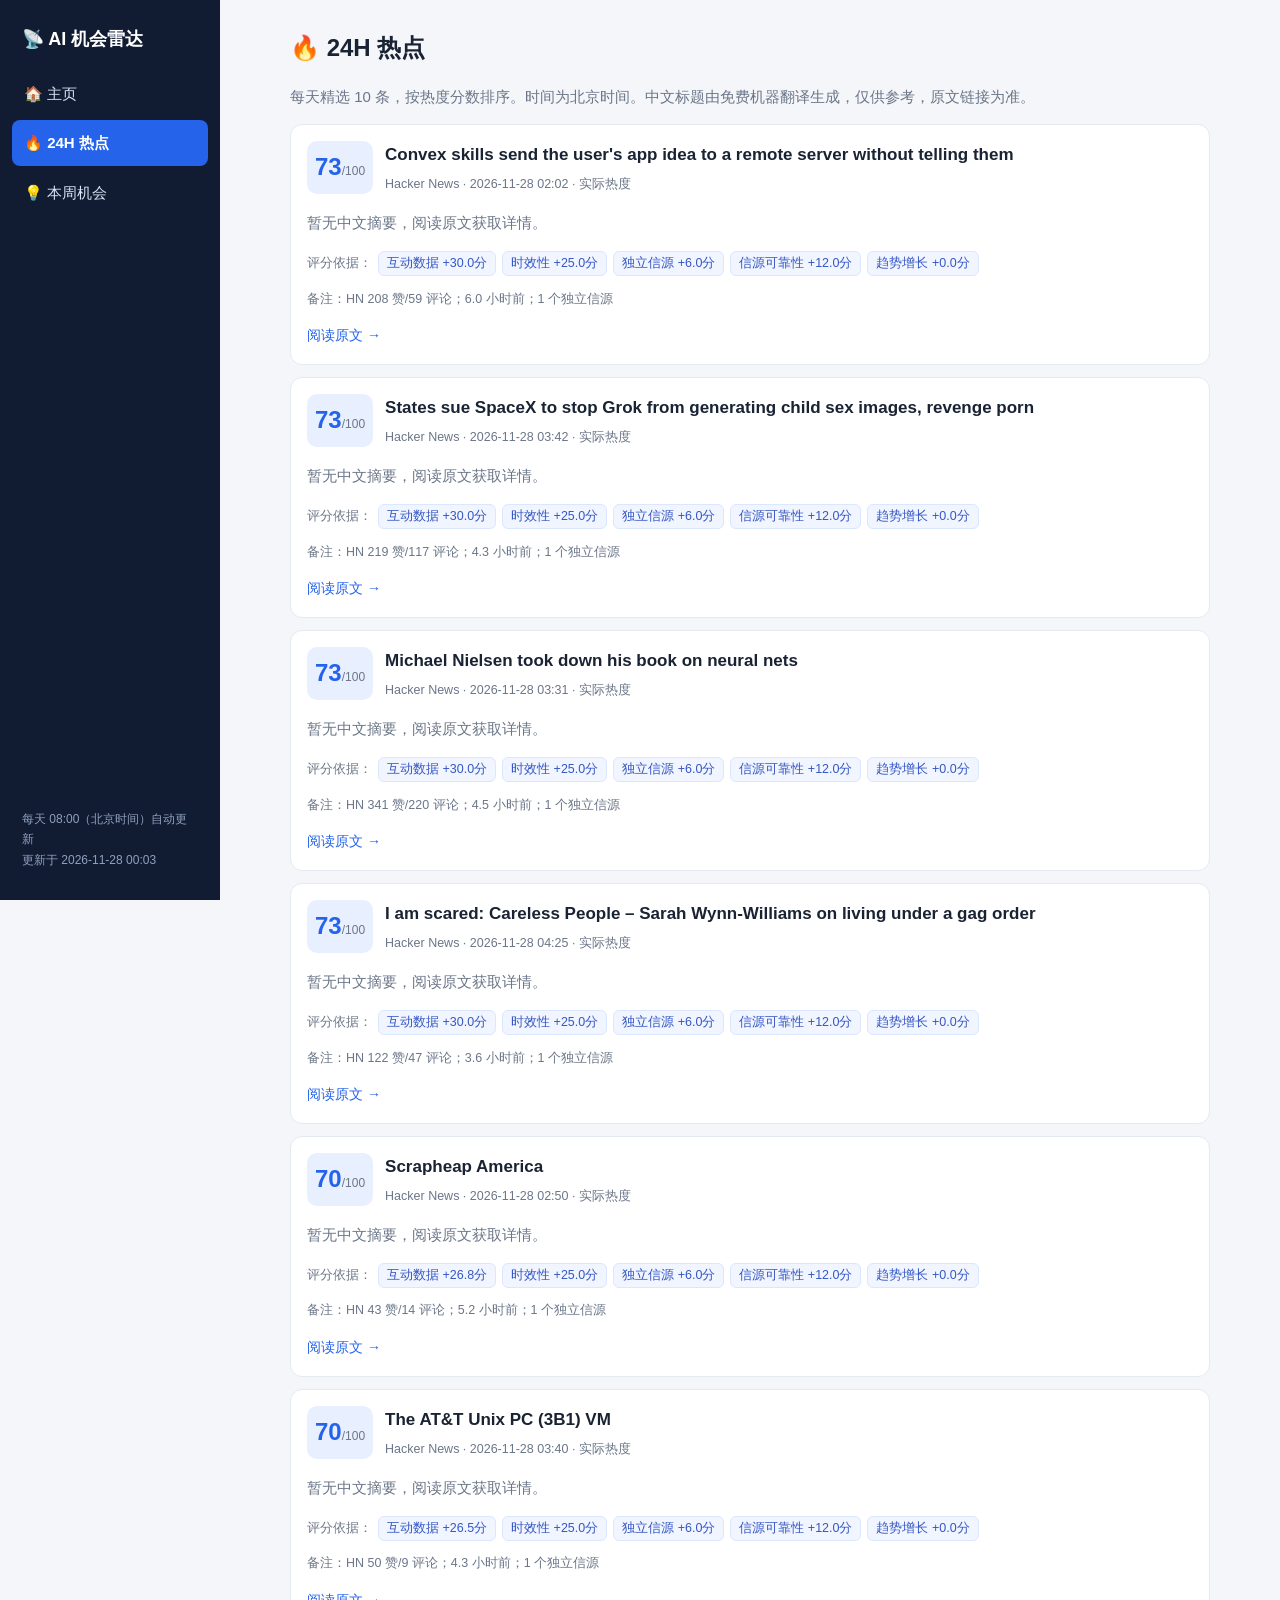
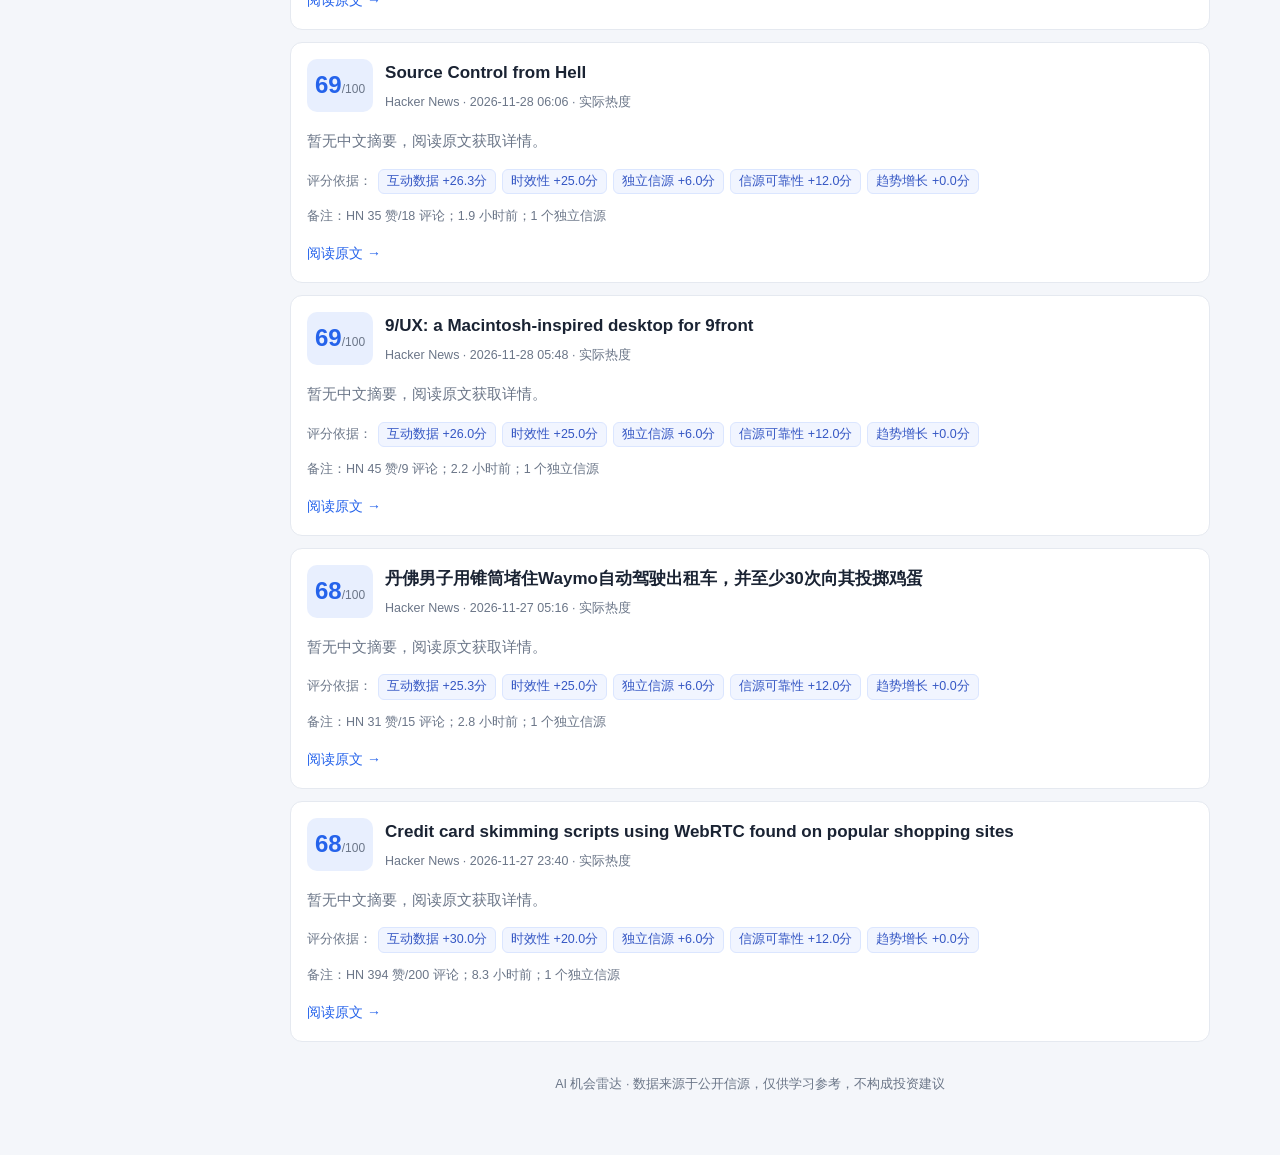
==== commit d5bd34b4: "每日更新 2026-11-28" ====
--- a/hot.html
+++ b/hot.html
@@ -15,7 +15,7 @@
       <a href="hot.html" class="active">🔥 24H 热点</a>
       <a href="opportunities.html" class="">💡 本周机会</a>
     </nav>
-    <div class="side-foot">每天 08:00（北京时间）自动更新<br>更新于 2026-11-21 00:02</div>
+    <div class="side-foot">每天 08:00（北京时间）自动更新<br>更新于 2026-11-28 00:03</div>
   </aside>
   <main class="content">
     
@@ -28,180 +28,180 @@
     <div class="item-top">
       <span class="score">73<small>/100</small></span>
       <div>
-        <h3>紧急通知：Alessandro Masullo GRH</h3>
-        <div class="meta">Hacker News · 2026-11-21 02:33 · 实际热度</div>
-      </div>
-    </div>
-    <p class="muted">暂无中文摘要，阅读原文获取详情。</p>
-    <div class="reasons">
-      <span class="muted small">评分依据：</span>
-      <span class="tag">互动数据 +30.0分</span><span class="tag">时效性 +25.0分</span><span class="tag">独立信源 +6.0分</span><span class="tag">信源可靠性 +12.0分</span><span class="tag">趋势增长 +0.0分</span>
-      
-    </div>
-    <p class="muted small">备注：HN 1377 赞/634 评论；5.5 小时前；1 个独立信源</p>
-    <a class="link" href="https://math216.wordpress.com/2026/11/20/hurried-announcement-alessandro-masullo-grh/" target="_blank" rel="noopener">阅读原文 →</a>
-  </article>
-  
-  <article class="card item">
-    <div class="item-top">
-      <span class="score">73<small>/100</small></span>
-      <div>
-        <h3>Inkling 2 Mini</h3>
-        <div class="meta">Hacker News · 2026-11-21 04:12 · 实际热度</div>
-      </div>
-    </div>
-    <p class="muted">暂无中文摘要，阅读原文获取详情。</p>
-    <div class="reasons">
-      <span class="muted small">评分依据：</span>
-      <span class="tag">互动数据 +30.0分</span><span class="tag">时效性 +25.0分</span><span class="tag">独立信源 +6.0分</span><span class="tag">信源可靠性 +12.0分</span><span class="tag">趋势增长 +0.0分</span>
-      
-    </div>
-    <p class="muted small">备注：HN 556 赞/93 评论；3.8 小时前；1 个独立信源</p>
-    <a class="link" href="https://thinkingmachines.ai/news/inkling-2-mini/" target="_blank" rel="noopener">阅读原文 →</a>
-  </article>
-  
-  <article class="card item">
-    <div class="item-top">
-      <span class="score">73<small>/100</small></span>
-      <div>
-        <h3>我们未经告知就将开发人员晋升为架构师</h3>
-        <div class="meta">Hacker News · 2026-11-21 02:17 · 实际热度</div>
-      </div>
-    </div>
-    <p class="muted">暂无中文摘要，阅读原文获取详情。</p>
-    <div class="reasons">
-      <span class="muted small">评分依据：</span>
-      <span class="tag">互动数据 +30.0分</span><span class="tag">时效性 +25.0分</span><span class="tag">独立信源 +6.0分</span><span class="tag">信源可靠性 +12.0分</span><span class="tag">趋势增长 +0.0分</span>
-      
-    </div>
-    <p class="muted small">备注：HN 253 赞/162 评论；5.7 小时前；1 个独立信源</p>
-    <a class="link" href="https://manidoraisamy.com/developer-to-architect.html" target="_blank" rel="noopener">阅读原文 →</a>
-  </article>
-  
-  <article class="card item">
-    <div class="item-top">
-      <span class="score">73<small>/100</small></span>
-      <div>
-        <h3>然而，它仍在转动</h3>
-        <div class="meta">Hacker News · 2026-11-21 04:07 · 实际热度</div>
-      </div>
-    </div>
-    <p class="muted">暂无中文摘要，阅读原文获取详情。</p>
-    <div class="reasons">
-      <span class="muted small">评分依据：</span>
-      <span class="tag">互动数据 +30.0分</span><span class="tag">时效性 +25.0分</span><span class="tag">独立信源 +6.0分</span><span class="tag">信源可靠性 +12.0分</span><span class="tag">趋势增长 +0.0分</span>
-      
-    </div>
-    <p class="muted small">备注：HN 62 赞/27 评论；3.9 小时前；1 个独立信源</p>
-    <a class="link" href="https://signoregalilei.com/2026/11/20/and-yet-it-moves/" target="_blank" rel="noopener">阅读原文 →</a>
-  </article>
-  
-  <article class="card item">
-    <div class="item-top">
-      <span class="score">73<small>/100</small></span>
-      <div>
-        <h3>为推理芯片进行 Vibecoding</h3>
-        <div class="meta">Hacker News · 2026-11-21 02:15 · 实际热度</div>
-      </div>
-    </div>
-    <p class="muted">暂无中文摘要，阅读原文获取详情。</p>
-    <div class="reasons">
-      <span class="muted small">评分依据：</span>
-      <span class="tag">互动数据 +30.0分</span><span class="tag">时效性 +25.0分</span><span class="tag">独立信源 +6.0分</span><span class="tag">信源可靠性 +12.0分</span><span class="tag">趋势增长 +0.0分</span>
-      
-    </div>
-    <p class="muted small">备注：HN 101 赞/33 评论；5.8 小时前；1 个独立信源</p>
-    <a class="link" href="https://ankitg.me/blog/vibecoding-inference-chip/" target="_blank" rel="noopener">阅读原文 →</a>
-  </article>
-  
-  <article class="card item">
-    <div class="item-top">
-      <span class="score">73<small>/100</small></span>
-      <div>
-        <h3>随机鹦鹉显然已经证明了黎曼猜想</h3>
-        <div class="meta">Hacker News · 2026-11-21 04:03 · 实际热度</div>
-      </div>
-    </div>
-    <p class="muted">暂无中文摘要，阅读原文获取详情。</p>
-    <div class="reasons">
-      <span class="muted small">评分依据：</span>
-      <span class="tag">互动数据 +30.0分</span><span class="tag">时效性 +25.0分</span><span class="tag">独立信源 +6.0分</span><span class="tag">信源可靠性 +12.0分</span><span class="tag">趋势增长 +0.0分</span>
-      
-    </div>
-    <p class="muted small">备注：HN 185 赞/152 评论；4.0 小时前；1 个独立信源</p>
-    <a class="link" href="https://scottaaronson.blog/?p=10344" target="_blank" rel="noopener">阅读原文 →</a>
-  </article>
-  
-  <article class="card item">
-    <div class="item-top">
-      <span class="score">73<small>/100</small></span>
-      <div>
-        <h3>Winedroid – 无需Android即可运行Android应用（WASM演示）</h3>
-        <div class="meta">Hacker News · 2026-11-21 03:30 · 实际热度</div>
-      </div>
-    </div>
-    <p class="muted">暂无中文摘要，阅读原文获取详情。</p>
-    <div class="reasons">
-      <span class="muted small">评分依据：</span>
-      <span class="tag">互动数据 +30.0分</span><span class="tag">时效性 +25.0分</span><span class="tag">独立信源 +6.0分</span><span class="tag">信源可靠性 +12.0分</span><span class="tag">趋势增长 +0.0分</span>
-      
-    </div>
-    <p class="muted small">备注：HN 83 赞/25 评论；4.5 小时前；1 个独立信源</p>
-    <a class="link" href="https://winedroid.soham.sh/demo/" target="_blank" rel="noopener">阅读原文 →</a>
-  </article>
-  
-  <article class="card item">
-    <div class="item-top">
-      <span class="score">73<small>/100</small></span>
-      <div>
-        <h3>纳斯达克抹平了2026年的所有涨幅</h3>
-        <div class="meta">Hacker News · 2026-11-21 06:29 · 实际热度</div>
-      </div>
-    </div>
-    <p class="muted">暂无中文摘要，阅读原文获取详情。</p>
-    <div class="reasons">
-      <span class="muted small">评分依据：</span>
-      <span class="tag">互动数据 +29.6分</span><span class="tag">时效性 +25.0分</span><span class="tag">独立信源 +6.0分</span><span class="tag">信源可靠性 +12.0分</span><span class="tag">趋势增长 +0.0分</span>
-      
-    </div>
-    <p class="muted small">备注：HN 65 赞/19 评论；1.5 小时前；1 个独立信源</p>
-    <a class="link" href="https://www.cnbc.com/2026/11/19/stock-market-today-live-updates.html" target="_blank" rel="noopener">阅读原文 →</a>
-  </article>
-  
-  <article class="card item">
-    <div class="item-top">
-      <span class="score">71<small>/100</small></span>
-      <div>
-        <h3>几小时前，Google DeepMind创建了一个名为“数学视野”（Math Horizon）的仓库。</h3>
-        <div class="meta">Hacker News · 2026-11-21 05:42 · 实际热度</div>
-      </div>
-    </div>
-    <p class="muted">暂无中文摘要，阅读原文获取详情。</p>
-    <div class="reasons">
-      <span class="muted small">评分依据：</span>
-      <span class="tag">互动数据 +28.2分</span><span class="tag">时效性 +25.0分</span><span class="tag">独立信源 +6.0分</span><span class="tag">信源可靠性 +12.0分</span><span class="tag">趋势增长 +0.0分</span>
-      
-    </div>
-    <p class="muted small">备注：HN 43 赞/25 评论；2.3 小时前；1 个独立信源</p>
-    <a class="link" href="https://github.com/google-deepmind/math-horizon" target="_blank" rel="noopener">阅读原文 →</a>
-  </article>
-  
-  <article class="card item">
-    <div class="item-top">
-      <span class="score">71<small>/100</small></span>
-      <div>
-        <h3>DreamCoder：来自《精通Emacs》作者的编码工具和IDE</h3>
-        <div class="meta">Hacker News · 2026-11-21 04:03 · 实际热度</div>
-      </div>
-    </div>
-    <p class="muted">暂无中文摘要，阅读原文获取详情。</p>
-    <div class="reasons">
-      <span class="muted small">评分依据：</span>
-      <span class="tag">互动数据 +28.2分</span><span class="tag">时效性 +25.0分</span><span class="tag">独立信源 +6.0分</span><span class="tag">信源可靠性 +12.0分</span><span class="tag">趋势增长 +0.0分</span>
-      
-    </div>
-    <p class="muted small">备注：HN 70 赞/9 评论；4.0 小时前；1 个独立信源</p>
-    <a class="link" href="https://www.masteringemacs.org/article/announcing-dreamcoder" target="_blank" rel="noopener">阅读原文 →</a>
+        <h3>Convex skills send the user&#39;s app idea to a remote server without telling them</h3>
+        <div class="meta">Hacker News · 2026-11-28 02:02 · 实际热度</div>
+      </div>
+    </div>
+    <p class="muted">暂无中文摘要，阅读原文获取详情。</p>
+    <div class="reasons">
+      <span class="muted small">评分依据：</span>
+      <span class="tag">互动数据 +30.0分</span><span class="tag">时效性 +25.0分</span><span class="tag">独立信源 +6.0分</span><span class="tag">信源可靠性 +12.0分</span><span class="tag">趋势增长 +0.0分</span>
+      
+    </div>
+    <p class="muted small">备注：HN 208 赞/59 评论；6.0 小时前；1 个独立信源</p>
+    <a class="link" href="https://github.com/convex/convex-backend-skill/issues/64" target="_blank" rel="noopener">阅读原文 →</a>
+  </article>
+  
+  <article class="card item">
+    <div class="item-top">
+      <span class="score">73<small>/100</small></span>
+      <div>
+        <h3>States sue SpaceX to stop Grok from generating child sex images, revenge porn</h3>
+        <div class="meta">Hacker News · 2026-11-28 03:42 · 实际热度</div>
+      </div>
+    </div>
+    <p class="muted">暂无中文摘要，阅读原文获取详情。</p>
+    <div class="reasons">
+      <span class="muted small">评分依据：</span>
+      <span class="tag">互动数据 +30.0分</span><span class="tag">时效性 +25.0分</span><span class="tag">独立信源 +6.0分</span><span class="tag">信源可靠性 +12.0分</span><span class="tag">趋势增长 +0.0分</span>
+      
+    </div>
+    <p class="muted small">备注：HN 219 赞/117 评论；4.3 小时前；1 个独立信源</p>
+    <a class="link" href="https://www.oag.state.va.us/media-center/news-releases/jay-jones/3162-attorneys-general-jones-and-rayfield-file-suit-against-spacex-parent-company-of-x-xai-and-grok-over-creation-and-promotion-of-child-exploitation-and-non-consensual-images-on-platform" target="_blank" rel="noopener">阅读原文 →</a>
+  </article>
+  
+  <article class="card item">
+    <div class="item-top">
+      <span class="score">73<small>/100</small></span>
+      <div>
+        <h3>Michael Nielsen took down his book on neural nets</h3>
+        <div class="meta">Hacker News · 2026-11-28 03:31 · 实际热度</div>
+      </div>
+    </div>
+    <p class="muted">暂无中文摘要，阅读原文获取详情。</p>
+    <div class="reasons">
+      <span class="muted small">评分依据：</span>
+      <span class="tag">互动数据 +30.0分</span><span class="tag">时效性 +25.0分</span><span class="tag">独立信源 +6.0分</span><span class="tag">信源可靠性 +12.0分</span><span class="tag">趋势增长 +0.0分</span>
+      
+    </div>
+    <p class="muted small">备注：HN 341 赞/220 评论；4.5 小时前；1 个独立信源</p>
+    <a class="link" href="https://neuralnetworksanddeeplearning.com/" target="_blank" rel="noopener">阅读原文 →</a>
+  </article>
+  
+  <article class="card item">
+    <div class="item-top">
+      <span class="score">73<small>/100</small></span>
+      <div>
+        <h3>I am scared: Careless People – Sarah Wynn-Williams on living under a gag order</h3>
+        <div class="meta">Hacker News · 2026-11-28 04:25 · 实际热度</div>
+      </div>
+    </div>
+    <p class="muted">暂无中文摘要，阅读原文获取详情。</p>
+    <div class="reasons">
+      <span class="muted small">评分依据：</span>
+      <span class="tag">互动数据 +30.0分</span><span class="tag">时效性 +25.0分</span><span class="tag">独立信源 +6.0分</span><span class="tag">信源可靠性 +12.0分</span><span class="tag">趋势增长 +0.0分</span>
+      
+    </div>
+    <p class="muted small">备注：HN 122 赞/47 评论；3.6 小时前；1 个独立信源</p>
+    <a class="link" href="https://www.theguardian.com/books/2026/nov/27/careless-people-author-sarah-wynn-williams-the-silence-is-mine-it-doesnt-have-to-be-yours" target="_blank" rel="noopener">阅读原文 →</a>
+  </article>
+  
+  <article class="card item">
+    <div class="item-top">
+      <span class="score">70<small>/100</small></span>
+      <div>
+        <h3>Scrapheap America</h3>
+        <div class="meta">Hacker News · 2026-11-28 02:50 · 实际热度</div>
+      </div>
+    </div>
+    <p class="muted">暂无中文摘要，阅读原文获取详情。</p>
+    <div class="reasons">
+      <span class="muted small">评分依据：</span>
+      <span class="tag">互动数据 +26.8分</span><span class="tag">时效性 +25.0分</span><span class="tag">独立信源 +6.0分</span><span class="tag">信源可靠性 +12.0分</span><span class="tag">趋势增长 +0.0分</span>
+      
+    </div>
+    <p class="muted small">备注：HN 43 赞/14 评论；5.2 小时前；1 个独立信源</p>
+    <a class="link" href="https://dansinker.com/posts/2026-11-20-scrapheap/" target="_blank" rel="noopener">阅读原文 →</a>
+  </article>
+  
+  <article class="card item">
+    <div class="item-top">
+      <span class="score">70<small>/100</small></span>
+      <div>
+        <h3>The AT&amp;T Unix PC (3B1) VM</h3>
+        <div class="meta">Hacker News · 2026-11-28 03:40 · 实际热度</div>
+      </div>
+    </div>
+    <p class="muted">暂无中文摘要，阅读原文获取详情。</p>
+    <div class="reasons">
+      <span class="muted small">评分依据：</span>
+      <span class="tag">互动数据 +26.5分</span><span class="tag">时效性 +25.0分</span><span class="tag">独立信源 +6.0分</span><span class="tag">信源可靠性 +12.0分</span><span class="tag">趋势增长 +0.0分</span>
+      
+    </div>
+    <p class="muted small">备注：HN 50 赞/9 评论；4.3 小时前；1 个独立信源</p>
+    <a class="link" href="https://virtuallyfun.com/2026/11/22/the-ultimate-att-unix-pc-3b1-vm-w-tcp-ip-and-apps/" target="_blank" rel="noopener">阅读原文 →</a>
+  </article>
+  
+  <article class="card item">
+    <div class="item-top">
+      <span class="score">69<small>/100</small></span>
+      <div>
+        <h3>Source Control from Hell</h3>
+        <div class="meta">Hacker News · 2026-11-28 06:06 · 实际热度</div>
+      </div>
+    </div>
+    <p class="muted">暂无中文摘要，阅读原文获取详情。</p>
+    <div class="reasons">
+      <span class="muted small">评分依据：</span>
+      <span class="tag">互动数据 +26.3分</span><span class="tag">时效性 +25.0分</span><span class="tag">独立信源 +6.0分</span><span class="tag">信源可靠性 +12.0分</span><span class="tag">趋势增长 +0.0分</span>
+      
+    </div>
+    <p class="muted small">备注：HN 35 赞/18 评论；1.9 小时前；1 个独立信源</p>
+    <a class="link" href="https://frantic.im/git/" target="_blank" rel="noopener">阅读原文 →</a>
+  </article>
+  
+  <article class="card item">
+    <div class="item-top">
+      <span class="score">69<small>/100</small></span>
+      <div>
+        <h3>9/UX: a Macintosh-inspired desktop for 9front</h3>
+        <div class="meta">Hacker News · 2026-11-28 05:48 · 实际热度</div>
+      </div>
+    </div>
+    <p class="muted">暂无中文摘要，阅读原文获取详情。</p>
+    <div class="reasons">
+      <span class="muted small">评分依据：</span>
+      <span class="tag">互动数据 +26.0分</span><span class="tag">时效性 +25.0分</span><span class="tag">独立信源 +6.0分</span><span class="tag">信源可靠性 +12.0分</span><span class="tag">趋势增长 +0.0分</span>
+      
+    </div>
+    <p class="muted small">备注：HN 45 赞/9 评论；2.2 小时前；1 个独立信源</p>
+    <a class="link" href="https://progrium.github.io/9ux/" target="_blank" rel="noopener">阅读原文 →</a>
+  </article>
+  
+  <article class="card item">
+    <div class="item-top">
+      <span class="score">68<small>/100</small></span>
+      <div>
+        <h3>丹佛男子用锥筒堵住Waymo自动驾驶出租车，并至少30次向其投掷鸡蛋</h3>
+        <div class="meta">Hacker News · 2026-11-27 05:16 · 实际热度</div>
+      </div>
+    </div>
+    <p class="muted">暂无中文摘要，阅读原文获取详情。</p>
+    <div class="reasons">
+      <span class="muted small">评分依据：</span>
+      <span class="tag">互动数据 +25.3分</span><span class="tag">时效性 +25.0分</span><span class="tag">独立信源 +6.0分</span><span class="tag">信源可靠性 +12.0分</span><span class="tag">趋势增长 +0.0分</span>
+      
+    </div>
+    <p class="muted small">备注：HN 31 赞/15 评论；2.8 小时前；1 个独立信源</p>
+    <a class="link" href="https://electrek.co/2026/11/26/denver-man-cones-eggs-waymo-robotaxis/" target="_blank" rel="noopener">阅读原文 →</a>
+  </article>
+  
+  <article class="card item">
+    <div class="item-top">
+      <span class="score">68<small>/100</small></span>
+      <div>
+        <h3>Credit card skimming scripts using WebRTC found on popular shopping sites</h3>
+        <div class="meta">Hacker News · 2026-11-27 23:40 · 实际热度</div>
+      </div>
+    </div>
+    <p class="muted">暂无中文摘要，阅读原文获取详情。</p>
+    <div class="reasons">
+      <span class="muted small">评分依据：</span>
+      <span class="tag">互动数据 +30.0分</span><span class="tag">时效性 +20.0分</span><span class="tag">独立信源 +6.0分</span><span class="tag">信源可靠性 +12.0分</span><span class="tag">趋势增长 +0.0分</span>
+      
+    </div>
+    <p class="muted small">备注：HN 394 赞/200 评论；8.3 小时前；1 个独立信源</p>
+    <a class="link" href="https://www.infohawk.com/news/2026-11-27-black-friday-webrtc-skimmer" target="_blank" rel="noopener">阅读原文 →</a>
   </article>
   
 
